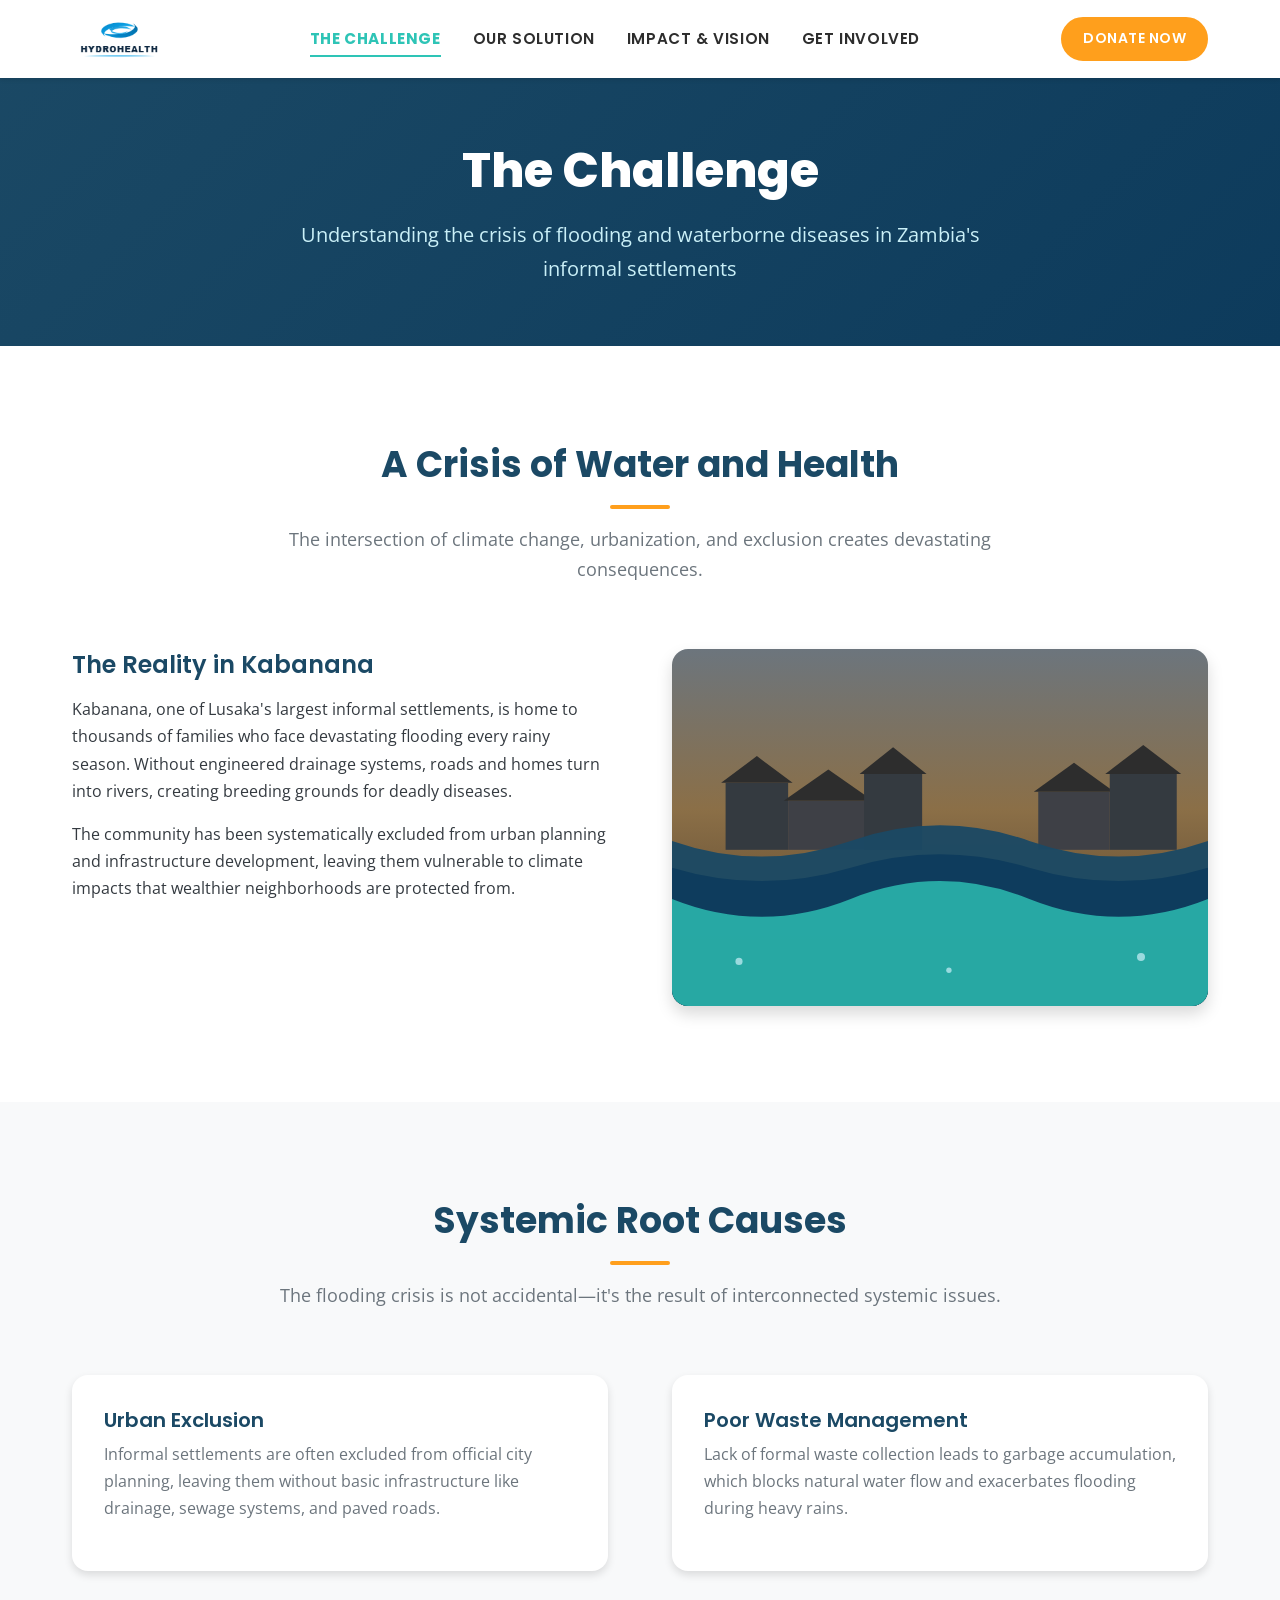
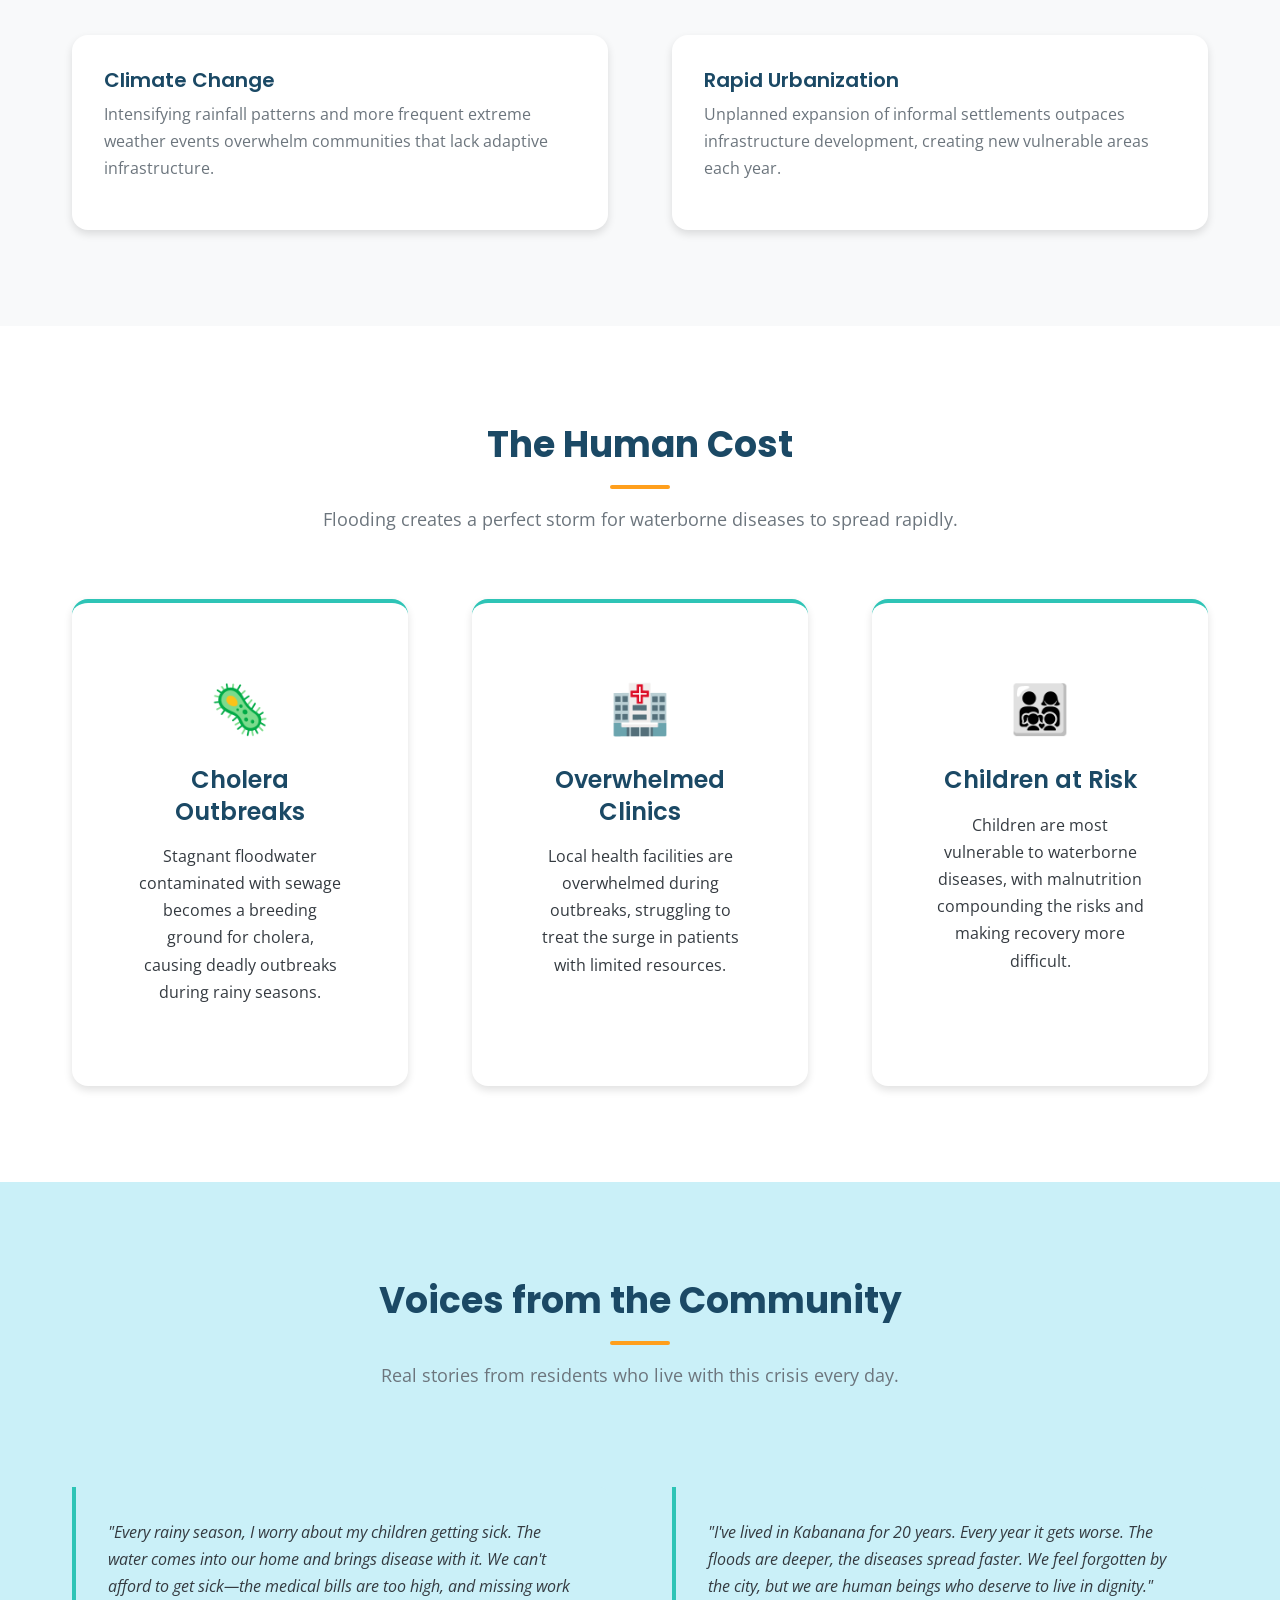
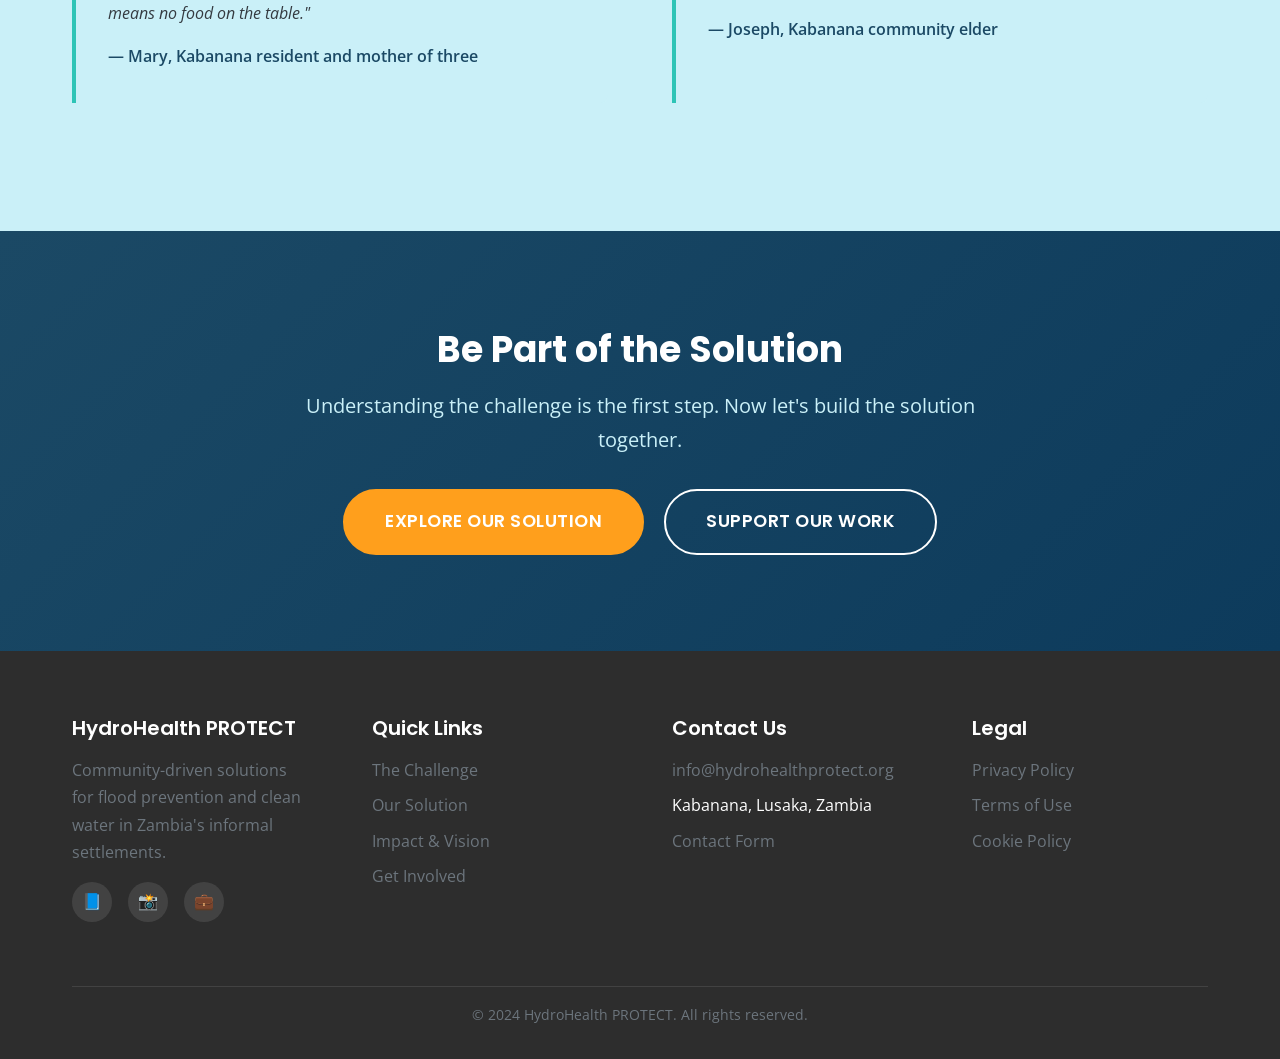
==== challenge.html @ e75c9c77 "Initial commit: HydroHealth PROTECT website" ====
<!DOCTYPE html>
<html lang="en">
<head>
    <meta charset="UTF-8">
    <meta name="viewport" content="width=device-width, initial-scale=1.0">
    <title>The Challenge | HydroHealth PROTECT</title>
    <meta name="description" content="Learn about the devastating flooding and waterborne disease crisis in Zambia's informal settlements and the systemic challenges communities face.">
    
    <!-- Google Fonts -->
    <link rel="preconnect" href="https://fonts.googleapis.com">
    <link rel="preconnect" href="https://fonts.gstatic.com" crossorigin>
    <link href="https://fonts.googleapis.com/css2?family=Poppins:wght@400;500;600;700;800&family=Open+Sans:wght@400;500;600&display=swap" rel="stylesheet">
    
    <!-- Stylesheets -->
    <link rel="stylesheet" href="css/style.css">
    <link rel="stylesheet" href="css/animations.css">
    <link rel="stylesheet" href="css/responsive.css">
    
    <!-- Favicon -->
    <link rel="icon" type="image/svg+xml" href="images/favicon.svg">
</head>
<body>
    
    <!-- Navigation -->
    <nav class="navbar" id="navbar">
        <div class="navbar-container">
            <a href="index.html" class="navbar-brand">
                <img src="images/our_logo.png" alt="HydroHealth PROTECT Logo">
            </a>
            
            <button class="navbar-toggle" id="navbarToggle" aria-label="Toggle navigation">
                <span></span>
                <span></span>
                <span></span>
            </button>
            
            <ul class="navbar-menu" id="navbarMenu">
                <li><a href="challenge.html" class="active" aria-current="page">The Challenge</a></li>
                <li><a href="solution.html">Our Solution</a></li>
                <li><a href="impact.html">Impact & Vision</a></li>
                <li><a href="get-involved.html">Get Involved</a></li>
                </ul>
            
            <div class="navbar-cta">
                <a href="get-involved.html#donate" class="btn btn-primary btn-sm">Donate Now</a>
            </div>
        </div>
    </nav>
    
    <!-- Page Header -->
    <header class="page-header">
        <div class="container">
            <h1>The Challenge</h1>
            <p>
                Understanding the crisis of flooding and waterborne diseases in Zambia's informal settlements
            </p>
        </div>
    </header>
    
    <!-- Problem Overview -->
    <section class="section">
        <div class="container">
            <div class="section-header">
                <h2>A Crisis of Water and Health</h2>
                <p>The intersection of climate change, urbanization, and exclusion creates devastating consequences.</p>
            </div>
            
            <div class="grid-2">
                <div class="reveal-left">
                    <h3>The Reality in Kabanana</h3>
                    <p>
                        Kabanana, one of Lusaka's largest informal settlements, is home to thousands of families 
                        who face devastating flooding every rainy season. Without engineered drainage systems, 
                        roads and homes turn into rivers, creating breeding grounds for deadly diseases.
                    </p>
                    <p>
                        The community has been systematically excluded from urban planning and infrastructure 
                        development, leaving them vulnerable to climate impacts that wealthier neighborhoods 
                        are protected from.
                    </p>
                </div>
                <div class="reveal-right problem-image">
                    <img src="images/kabanana-flood.svg" alt="Flooding in Kabanana">
                </div>
            </div>
        </div>
    </section>
    
    <!-- Root Causes -->
    <section class="section" style="background-color: var(--off-white);">
        <div class="container">
            <div class="section-header">
                <h2>Systemic Root Causes</h2>
                <p>The flooding crisis is not accidental—it's the result of interconnected systemic issues.</p>
            </div>
            
            <div class="grid-2">
                <div class="card reveal">
                    <div class="card-body">
                        <h3 class="card-title">Urban Exclusion</h3>
                        <p class="card-text">
                            Informal settlements are often excluded from official city planning, leaving them 
                            without basic infrastructure like drainage, sewage systems, and paved roads.
                        </p>
                    </div>
                </div>
                
                <div class="card reveal delay-2">
                    <div class="card-body">
                        <h3 class="card-title">Poor Waste Management</h3>
                        <p class="card-text">
                            Lack of formal waste collection leads to garbage accumulation, which blocks 
                            natural water flow and exacerbates flooding during heavy rains.
                        </p>
                    </div>
                </div>
                
                <div class="card reveal delay-4">
                    <div class="card-body">
                        <h3 class="card-title">Climate Change</h3>
                        <p class="card-text">
                            Intensifying rainfall patterns and more frequent extreme weather events overwhelm 
                            communities that lack adaptive infrastructure.
                        </p>
                    </div>
                </div>
                
                <div class="card reveal delay-6">
                    <div class="card-body">
                        <h3 class="card-title">Rapid Urbanization</h3>
                        <p class="card-text">
                            Unplanned expansion of informal settlements outpaces infrastructure development, 
                            creating new vulnerable areas each year.
                        </p>
                    </div>
                </div>
            </div>
        </div>
    </section>
    
    <!-- Health Impact -->
    <section class="section">
        <div class="container">
            <div class="section-header">
                <h2>The Human Cost</h2>
                <p>Flooding creates a perfect storm for waterborne diseases to spread rapidly.</p>
            </div>
            
            <div class="grid-3">
                <div class="impact-card reveal">
                    <div class="icon">🦠</div>
                    <h3>Cholera Outbreaks</h3>
                    <p>
                        Stagnant floodwater contaminated with sewage becomes a breeding ground for cholera, 
                        causing deadly outbreaks during rainy seasons.
                    </p>
                </div>
                
                <div class="impact-card reveal delay-2">
                    <div class="icon">🏥</div>
                    <h3>Overwhelmed Clinics</h3>
                    <p>
                        Local health facilities are overwhelmed during outbreaks, struggling to treat 
                        the surge in patients with limited resources.
                    </p>
                </div>
                
                <div class="impact-card reveal delay-4">
                    <div class="icon">👨‍👩‍👧‍👦</div>
                    <h3>Children at Risk</h3>
                    <p>
                        Children are most vulnerable to waterborne diseases, with malnutrition compounding 
                        the risks and making recovery more difficult.
                    </p>
                </div>
            </div>
        </div>
    </section>
    
    <!-- Personal Stories -->
    <section class="section" style="background-color: var(--light-blue);">
        <div class="container">
            <div class="section-header">
                <h2>Voices from the Community</h2>
                <p>Real stories from residents who live with this crisis every day.</p>
            </div>
            
            <div class="grid-2">
                <div class="personal-story reveal">
                    <p>
                        "Every rainy season, I worry about my children getting sick. The water comes into 
                        our home and brings disease with it. We can't afford to get sick—the medical bills 
                        are too high, and missing work means no food on the table."
                    </p>
                    <cite>— Mary, Kabanana resident and mother of three</cite>
                </div>
                
                <div class="personal-story reveal delay-2">
                    <p>
                        "I've lived in Kabanana for 20 years. Every year it gets worse. The floods are 
                        deeper, the diseases spread faster. We feel forgotten by the city, but we are 
                        human beings who deserve to live in dignity."
                    </p>
                    <cite>— Joseph, Kabanana community elder</cite>
                </div>
            </div>
        </div>
    </section>
    
    <!-- Call to Action -->
    <section class="section cta-section">
        <div class="container">
            <h2>Be Part of the Solution</h2>
            <p class="cta-text">
                Understanding the challenge is the first step. Now let's build the solution together.
            </p>
            <div class="cta-buttons">
                <a href="solution.html" class="btn btn-primary btn-lg">Explore Our Solution</a>
                <a href="get-involved.html#donate" class="btn btn-outline-light btn-lg">Support Our Work</a>
            </div>
        </div>
    </section>
    
    <!-- Footer -->
    <footer class="footer">
        <div class="container">
            <div class="footer-grid">
                <div>
                    <h4>HydroHealth PROTECT</h4>
                    <p>
                        Community-driven solutions for flood prevention and clean water in 
                        Zambia's informal settlements.
                    </p>
                    <div class="footer-social">
                        <a href="#" aria-label="Facebook">📘</a>
                        <a href="#" aria-label="Instagram">📸</a>
                        <a href="#" aria-label="LinkedIn">💼</a>
                    </div>
                </div>
                
                <div>
                    <h4>Quick Links</h4>
                    <ul class="footer-links">
                        <li><a href="challenge.html">The Challenge</a></li>
                        <li><a href="solution.html">Our Solution</a></li>
                        <li><a href="impact.html">Impact & Vision</a></li>
                        <li><a href="get-involved.html">Get Involved</a></li>
                    </ul>
                </div>
                
                <div>
                    <h4>Contact Us</h4>
                    <ul class="footer-links">
                        <li><a href="mailto:info@hydrohealthprotect.org">info@hydrohealthprotect.org</a></li>
                        <li>Kabanana, Lusaka, Zambia</li>
                        <li><a href="get-involved.html#contact">Contact Form</a></li>
                    </ul>
                </div>
                
                <div>
                    <h4>Legal</h4>
                    <ul class="footer-links">
                        <li><a href="#">Privacy Policy</a></li>
                        <li><a href="#">Terms of Use</a></li>
                        <li><a href="#">Cookie Policy</a></li>
                    </ul>
                </div>
            </div>
            
            <div class="footer-bottom">
                <p>© 2024 HydroHealth PROTECT. All rights reserved.</p>
            </div>
        </div>
    </footer>
    
    <!-- JavaScript -->
    <script src="js/main.js"></script>
    <script src="js/navigation.js"></script>
    <script src="js/animations.js"></script>
</body>
</html>
---- css/style.css ----
/* ============================================
   HYDROHEALTH PROTECT - MAIN STYLESHEET
   ============================================ */

/* CSS Variables */
:root {
    /* Primary Colors */
    --deep-blue: #1B4965;
    --teal: #2EC4B6;
    --earth-brown: #8B6F47;
    
    /* Secondary Colors */
    --light-blue: #CAF0F8;
    --warm-sand: #F4E9D8;
    --dark-charcoal: #2D2D2D;
    
    /* Accent Colors */
    --sunset-orange: #FF9F1C;
    --forest-green: #4CB944;
    
    /* Neutral Colors */
    --white: #FFFFFF;
    --off-white: #F8F9FA;
    --light-gray: #E9ECEF;
    --medium-gray: #6C757D;
    --dark-gray: #343A40;
    
    /* Typography */
    --heading-font: 'Poppins', 'Montserrat', sans-serif;
    --body-font: 'Open Sans', 'Inter', sans-serif;
    
    /* Spacing */
    --spacing-xs: 0.5rem;
    --spacing-sm: 1rem;
    --spacing-md: 2rem;
    --spacing-lg: 4rem;
    --spacing-xl: 6rem;
    
    /* Border Radius */
    --radius-sm: 4px;
    --radius-md: 8px;
    --radius-lg: 16px;
    --radius-full: 50%;
    
    /* Transitions */
    --transition-fast: 0.3s ease;
    --transition-medium: 0.5s ease;
    --transition-slow: 0.8s ease;
    
    /* Box Shadow */
    --shadow-sm: 0 2px 4px rgba(0,0,0,0.1);
    --shadow-md: 0 4px 8px rgba(0,0,0,0.12);
    --shadow-lg: 0 8px 16px rgba(0,0,0,0.15);
    --shadow-xl: 0 12px 24px rgba(0,0,0,0.2);
}

/* Reset & Base Styles */
* {
    margin: 0;
    padding: 0;
    box-sizing: border-box;
}

html {
    scroll-behavior: smooth;
    font-size: 16px;
}

body {
    font-family: var(--body-font);
    font-size: 1rem;
    line-height: 1.7;
    color: var(--dark-charcoal);
    background-color: var(--white);
    overflow-x: hidden;
    -webkit-font-smoothing: antialiased;
    -moz-osx-font-smoothing: grayscale;
}

/* Typography */
h1, h2, h3, h4, h5, h6 {
    font-family: var(--heading-font);
    font-weight: 700;
    line-height: 1.3;
    color: var(--deep-blue);
    margin-bottom: var(--spacing-sm);
}

h1 {
    font-size: 3rem;
    font-weight: 800;
}

h2 {
    font-size: 2.25rem;
    font-weight: 700;
}

h3 {
    font-size: 1.5rem;
    font-weight: 600;
}

h4 {
    font-size: 1.25rem;
    font-weight: 600;
}

p {
    margin-bottom: var(--spacing-sm);
    color: var(--dark-gray);
}

a {
    color: var(--teal);
    text-decoration: none;
    transition: color var(--transition-fast);
}

a:hover {
    color: var(--deep-blue);
}

img {
    max-width: 100%;
    height: auto;
    display: block;
}

/* Container */
.container {
    max-width: 1200px;
    margin: 0 auto;
    padding: 0 var(--spacing-md);
}

.container-fluid {
    width: 100%;
    padding: 0 var(--spacing-md);
}

/* Section Spacing */
.section {
    padding: var(--spacing-xl) 0;
}

.section-sm {
    padding: var(--spacing-lg) 0;
}

.section-lg {
    padding: calc(var(--spacing-xl) * 1.5) 0;
}

/* Section Headers */
.section-header {
    text-align: center;
    max-width: 800px;
    margin: 0 auto var(--spacing-lg);
}

.section-header h2 {
    margin-bottom: var(--spacing-sm);
    position: relative;
    display: inline-block;
}

.section-header h2::after {
    content: '';
    display: block;
    width: 60px;
    height: 4px;
    background: var(--sunset-orange);
    margin: var(--spacing-sm) auto 0;
    border-radius: var(--radius-sm);
}

.section-header p {
    font-size: 1.1rem;
    color: var(--medium-gray);
}

/* Section Header on Dark Backgrounds */
.section-header--light h2 {
    color: var(--white);
}

.section-header--light p {
    color: var(--light-blue);
}

/* Page Header (Interior Pages) */
.page-header {
    background: linear-gradient(135deg, var(--deep-blue) 0%, #0D3B5C 100%);
    color: var(--white);
    padding: 140px 0 60px;
    text-align: center;
}

.page-header h1 {
    color: var(--white);
    margin-bottom: var(--spacing-sm);
}

.page-header p {
    color: var(--light-blue);
    font-size: 1.25rem;
    max-width: 700px;
    margin: 0 auto;
}

/* Call to Action Section */
.cta-section {
    background: linear-gradient(135deg, var(--deep-blue) 0%, #0D3B5C 100%);
}

.cta-section .container {
    text-align: center;
}

.cta-section h2 {
    color: var(--white);
}

.cta-section .cta-text {
    color: var(--light-blue);
    font-size: 1.25rem;
    margin-bottom: var(--spacing-md);
    max-width: 700px;
    margin-left: auto;
    margin-right: auto;
}

.cta-buttons {
    display: flex;
    gap: 20px;
    justify-content: center;
    flex-wrap: wrap;
}

/* Styled Form Wrapper */
.form-card {
    background: var(--white);
    padding: var(--spacing-md);
    border-radius: var(--radius-lg);
    box-shadow: var(--shadow-md);
}

/* Buttons */
.btn {
    display: inline-block;
    padding: 12px 32px;
    font-family: var(--heading-font);
    font-weight: 600;
    font-size: 1rem;
    text-align: center;
    text-decoration: none;
    border: 2px solid transparent;
    border-radius: 50px;
    cursor: pointer;
    transition: all var(--transition-fast);
    text-transform: uppercase;
    letter-spacing: 0.5px;
}

.btn-primary {
    background-color: var(--sunset-orange);
    color: var(--white);
    border-color: var(--sunset-orange);
}

.btn-primary:hover {
    background-color: #E88E0F;
    border-color: #E88E0F;
    color: var(--white);
    transform: translateY(-2px);
    box-shadow: var(--shadow-md);
}

.btn-secondary {
    background-color: transparent;
    color: var(--deep-blue);
    border-color: var(--deep-blue);
}

.btn-secondary:hover {
    background-color: var(--deep-blue);
    color: var(--white);
    transform: translateY(-2px);
    box-shadow: var(--shadow-md);
}

.btn-outline-light {
    background-color: transparent;
    color: var(--white);
    border-color: var(--white);
}

.btn-outline-light:hover {
    background-color: var(--white);
    color: var(--deep-blue);
    transform: translateY(-2px);
}

.btn-lg {
    padding: 16px 40px;
    font-size: 1.1rem;
}

.btn-sm {
    padding: 8px 20px;
    font-size: 0.875rem;
}

/* Navigation */
.navbar {
    position: fixed;
    top: 0;
    left: 0;
    right: 0;
    z-index: 1000;
    background-color: var(--white);
    box-shadow: var(--shadow-sm);
    transition: all var(--transition-medium);
    padding: 1rem 0;
}

.navbar.scrolled {
    padding: 0.5rem 0;
    box-shadow: var(--shadow-md);
}

.navbar-container {
    display: flex;
    align-items: center;
    gap: var(--spacing-md);
    max-width: 1200px;
    margin: 0 auto;
    padding: 0 var(--spacing-md);
}

.navbar-brand {
    display: flex;
    align-items: center;
    gap: 0.75rem;
    flex-shrink: 0;
}

.navbar-brand img {
    height: 46px;
    width: auto;
    border-radius: var(--radius-sm);
    object-fit: contain;
    flex-shrink: 0;
}

.navbar-menu {
    flex: 1;
    display: flex;
    align-items: center;
    justify-content: center;
    gap: var(--spacing-md);
    list-style: none;
}

.navbar-menu li {
    position: relative;
}

.navbar-menu > li > a:not(.btn) {
    font-family: var(--heading-font);
    font-weight: 600;
    font-size: 0.95rem;
    color: var(--dark-charcoal);
    padding: 0.5rem 0;
    position: relative;
    text-transform: uppercase;
    letter-spacing: 0.6px;
    text-decoration: none;
    transition: color var(--transition-fast);
}

.navbar-menu > li > a:not(.btn)::after {
    content: '';
    position: absolute;
    bottom: 0;
    left: 0;
    width: 0;
    height: 2px;
    background-color: var(--teal);
    transition: width var(--transition-fast);
}

.navbar-menu > li > a:not(.btn):hover {
    color: var(--deep-blue);
}

.navbar-menu > li > a:not(.btn):hover::after,
.navbar-menu > li > a:not(.btn).active::after {
    width: 100%;
}

.navbar-menu > li > a:not(.btn).active {
    color: var(--teal);
    font-weight: 700;
}

/* Donate CTA button - flows naturally at the far right (no absolute positioning, so it can't overlap the links) */
.navbar-cta {
    flex-shrink: 0;
    margin: 0;
}

.navbar-toggle {
    display: none;
    flex-direction: column;
    justify-content: center;
    cursor: pointer;
    padding: 0.5rem;
    background: none;
    border: none;
}

.navbar-toggle span {
    width: 26px;
    height: 3px;
    background-color: var(--deep-blue);
    margin: 3px 0;
    transition: all var(--transition-fast);
    border-radius: 6px;
}

/* Dropdown Menu */
.dropdown-menu {
    position: absolute;
    top: 100%;
    left: 0;
    background-color: var(--white);
    box-shadow: var(--shadow-lg);
    border-radius: var(--radius-md);
    min-width: 200px;
    opacity: 0;
    visibility: hidden;
    transform: translateY(10px);
    transition: all var(--transition-fast);
    list-style: none;
    padding: var(--spacing-sm) 0;
}

.navbar-menu li:hover .dropdown-menu {
    opacity: 1;
    visibility: visible;
    transform: translateY(0);
}

.dropdown-menu li {
    padding: 0;
}

.dropdown-menu a {
    display: block;
    padding: 0.5rem var(--spacing-md);
    color: var(--dark-charcoal);
    font-size: 0.875rem;
    text-transform: none;
}

.dropdown-menu a:hover {
    background-color: var(--light-blue);
    color: var(--deep-blue);
}

/* Hero Section */
.hero {
    position: relative;
    min-height: 100vh;
    display: flex;
    align-items: center;
    justify-content: center;
    text-align: center;
    background: linear-gradient(135deg, var(--deep-blue) 0%, #0D3B5C 100%);
    overflow: hidden;
    padding-top: 80px;
}

.hero-bg {
    position: absolute;
    top: 0;
    left: 0;
    right: 0;
    bottom: 0;
    background-size: cover;
    background-position: center;
    opacity: 0.3;
}

.hero-overlay {
    position: absolute;
    top: 0;
    left: 0;
    right: 0;
    bottom: 0;
    background: linear-gradient(to bottom, rgba(27,73,101,0.7), rgba(27,73,101,0.9));
}

.hero-content {
    position: relative;
    z-index: 1;
    max-width: 800px;
    padding: var(--spacing-lg) var(--spacing-md);
    color: var(--white);
}

.hero-content h1 {
    color: var(--white);
    font-size: 4rem;
    margin-bottom: var(--spacing-md);
    animation: fadeInUp 1s ease;
}

.hero-content p {
    color: var(--light-blue);
    font-size: 1.25rem;
    margin-bottom: var(--spacing-lg);
    animation: fadeInUp 1s ease 0.2s;
}

.hero-buttons {
    display: flex;
    gap: var(--spacing-md);
    justify-content: center;
    animation: fadeInUp 1s ease 0.4s;
}

/* Scroll Indicator */
.scroll-indicator {
    position: absolute;
    bottom: 30px;
    left: 0;
    right: 0;
    margin: 0 auto;
    width: fit-content;
    color: var(--white);
    text-align: center;
    z-index: 2;
}

.scroll-indicator span {
    display: block;
    font-size: 0.875rem;
    margin-bottom: 5px;
}

/* Stats Bar */
.stats-bar {
    background-color: var(--deep-blue);
    padding: var(--spacing-lg) 0;
    position: relative;
    z-index: 10;
}

.stats-grid {
    display: grid;
    grid-template-columns: repeat(4, 1fr);
    gap: var(--spacing-md);
    text-align: center;
}

.stat-item {
    padding: var(--spacing-sm);
}

.stat-number {
    font-family: var(--heading-font);
    font-size: 2.5rem;
    font-weight: 800;
    color: var(--sunset-orange);
    display: block;
    margin-bottom: var(--spacing-xs);
}

.stat-label {
    color: var(--white);
    font-size: 0.95rem;
    text-transform: uppercase;
    letter-spacing: 1px;
}

/* Cards */
.card {
    background-color: var(--white);
    border-radius: var(--radius-lg);
    box-shadow: var(--shadow-md);
    overflow: hidden;
    transition: all var(--transition-medium);
}

.card:hover {
    transform: translateY(-5px);
    box-shadow: var(--shadow-xl);
}

.card-body {
    padding: var(--spacing-md);
}

.card-title {
    font-size: 1.25rem;
    margin-bottom: var(--spacing-xs);
}

.card-text {
    color: var(--medium-gray);
}

/* Grid Layouts */
.grid-2 {
    display: grid;
    grid-template-columns: repeat(2, 1fr);
    gap: var(--spacing-lg);
}

.grid-3 {
    display: grid;
    grid-template-columns: repeat(3, 1fr);
    gap: var(--spacing-lg);
}

.grid-4 {
    display: grid;
    grid-template-columns: repeat(4, 1fr);
    gap: var(--spacing-md);
}

/* Problem Section */
.problem-section {
    background-color: var(--off-white);
}

.problem-content {
    display: grid;
    grid-template-columns: 1fr 1fr;
    gap: var(--spacing-lg);
    align-items: center;
}

.problem-image {
    border-radius: var(--radius-lg);
    overflow: hidden;
    box-shadow: var(--shadow-lg);
}

.problem-image img {
    width: 100%;
    height: 100%;
    object-fit: cover;
}

.personal-story {
    background-color: var(--light-blue);
    border-left: 4px solid var(--teal);
    padding: var(--spacing-md);
    border-radius: 0 var(--radius-md) var(--radius-md) 0;
    margin: var(--spacing-md) 0;
    font-style: italic;
}

.personal-story cite {
    display: block;
    margin-top: var(--spacing-xs);
    font-weight: 600;
    color: var(--deep-blue);
    font-style: normal;
}

/* Solution Cards */
.solution-card {
    text-align: center;
    padding: var(--spacing-lg) var(--spacing-md);
    background-color: var(--white);
    border-radius: var(--radius-lg);
    box-shadow: var(--shadow-md);
    transition: all var(--transition-medium);
}

.solution-card:hover {
    transform: translateY(-10px);
    box-shadow: var(--shadow-xl);
    background-color: var(--light-blue);
}

.solution-card .icon {
    width: 80px;
    height: 80px;
    margin: 0 auto var(--spacing-md);
    background-color: var(--teal);
    border-radius: var(--radius-full);
    display: flex;
    align-items: center;
    justify-content: center;
    color: var(--white);
    font-size: 2rem;
}

.solution-card h3 {
    margin-bottom: var(--spacing-sm);
}

/* Timeline/Steps */
.steps-timeline {
    position: relative;
    max-width: 800px;
    margin: 0 auto;
}

.steps-timeline::before {
    content: '';
    position: absolute;
    top: 0;
    bottom: 0;
    left: 50%;
    width: 2px;
    background-color: var(--teal);
    transform: translateX(-50%);
}

.step-item {
    position: relative;
    margin-bottom: var(--spacing-lg);
    padding-left: calc(50% + 30px);
}

.step-item:nth-child(even) {
    padding-left: 0;
    padding-right: calc(50% + 30px);
    text-align: right;
}

.step-number {
    position: absolute;
    top: 0;
    left: 50%;
    transform: translateX(-50%);
    width: 40px;
    height: 40px;
    background-color: var(--teal);
    color: var(--white);
    border-radius: var(--radius-full);
    display: flex;
    align-items: center;
    justify-content: center;
    font-weight: 700;
    font-family: var(--heading-font);
}

.step-content {
    background-color: var(--white);
    padding: var(--spacing-md);
    border-radius: var(--radius-md);
    box-shadow: var(--shadow-sm);
}

/* Testimonials */
.testimonial-card {
    background-color: var(--white);
    border-radius: var(--radius-lg);
    padding: var(--spacing-lg);
    box-shadow: var(--shadow-md);
    text-align: center;
}

.testimonial-card img {
    width: 80px;
    height: 80px;
    border-radius: var(--radius-full);
    margin: 0 auto var(--spacing-sm);
    object-fit: cover;
}

.testimonial-card blockquote {
    font-style: italic;
    color: var(--dark-gray);
    margin-bottom: var(--spacing-sm);
}

.testimonial-card .testimonial-author {
    font-weight: 600;
    color: var(--deep-blue);
}

/* Footer */
.footer {
    background-color: var(--dark-charcoal);
    color: var(--white);
    padding: var(--spacing-lg) 0 var(--spacing-sm);
}

.footer-grid {
    display: grid;
    grid-template-columns: repeat(4, 1fr);
    gap: var(--spacing-lg);
    margin-bottom: var(--spacing-lg);
}

.footer h4 {
    color: var(--white);
    margin-bottom: var(--spacing-sm);
}

.footer p {
    color: var(--medium-gray);
}

.footer-links {
    list-style: none;
}

.footer-links li {
    margin-bottom: var(--spacing-xs);
}

.footer-links a {
    color: var(--medium-gray);
    transition: color var(--transition-fast);
}

.footer-links a:hover {
    color: var(--teal);
}

.footer-social {
    display: flex;
    gap: var(--spacing-sm);
}

.footer-social a {
    width: 40px;
    height: 40px;
    background-color: rgba(255,255,255,0.1);
    border-radius: var(--radius-full);
    display: flex;
    align-items: center;
    justify-content: center;
    color: var(--white);
    transition: all var(--transition-fast);
}

.footer-social a:hover {
    background-color: var(--teal);
    transform: translateY(-3px);
}

.footer-bottom {
    border-top: 1px solid rgba(255,255,255,0.1);
    padding-top: var(--spacing-sm);
    text-align: center;
    font-size: 0.875rem;
    color: var(--medium-gray);
}

/* Forms */
.form-group {
    margin-bottom: var(--spacing-md);
}

.form-label {
    display: block;
    margin-bottom: var(--spacing-xs);
    font-weight: 600;
    color: var(--deep-blue);
}

.form-input,
.form-textarea,
.form-select {
    width: 100%;
    padding: 12px 16px;
    border: 1px solid var(--light-gray);
    border-radius: var(--radius-md);
    font-family: var(--body-font);
    font-size: 1rem;
    transition: border-color var(--transition-fast);
}

.form-input:focus,
.form-textarea:focus,
.form-select:focus {
    outline: none;
    border-color: var(--teal);
    box-shadow: 0 0 0 3px rgba(46,196,182,0.1);
}

.form-textarea {
    min-height: 150px;
    resize: vertical;
}

/* Accordion */
.accordion-item {
    border: 1px solid var(--light-gray);
    border-radius: var(--radius-md);
    margin-bottom: var(--spacing-sm);
    overflow: hidden;
}

.accordion-header {
    background-color: var(--white);
    padding: var(--spacing-md);
    cursor: pointer;
    font-weight: 600;
    display: flex;
    justify-content: space-between;
    align-items: center;
    transition: background-color var(--transition-fast);
}

.accordion-header:hover {
    background-color: var(--light-blue);
}

.accordion-header::after {
    content: '+';
    font-size: 1.5rem;
    font-weight: 300;
    color: var(--teal);
}

.accordion-item.active .accordion-header::after {
    content: '−';
}

.accordion-content {
    max-height: 0;
    overflow: hidden;
    transition: max-height var(--transition-medium);
    background-color: var(--off-white);
}

.accordion-item.active .accordion-content {
    max-height: 500px;
}

.accordion-content-inner {
    padding: var(--spacing-md);
}

/* Impact Cards */
.impact-card {
    background-color: var(--white);
    border-radius: var(--radius-lg);
    padding: var(--spacing-lg);
    text-align: center;
    box-shadow: var(--shadow-md);
    transition: all var(--transition-medium);
    border-top: 4px solid var(--teal);
}

.impact-card:hover {
    transform: translateY(-5px);
    box-shadow: var(--shadow-xl);
}

.impact-card .icon {
    font-size: 3rem;
    margin-bottom: var(--spacing-sm);
}

/* SDG Grid */
.sdg-grid {
    display: grid;
    grid-template-columns: repeat(4, 1fr);
    gap: var(--spacing-md);
    margin: var(--spacing-lg) 0;
}

.sdg-item {
    text-align: center;
    padding: var(--spacing-md);
    background-color: var(--white);
    border-radius: var(--radius-md);
    box-shadow: var(--shadow-sm);
    transition: all var(--transition-fast);
}

.sdg-item:hover {
    transform: scale(1.05);
    box-shadow: var(--shadow-md);
}

.sdg-item .sdg-number {
    font-size: 2rem;
    font-weight: 800;
    font-family: var(--heading-font);
}

/* Donation Levels */
.donation-grid {
    display: grid;
    grid-template-columns: repeat(4, 1fr);
    gap: var(--spacing-md);
}

.donation-card {
    text-align: center;
    padding: var(--spacing-lg) var(--spacing-md);
    background-color: var(--white);
    border-radius: var(--radius-lg);
    box-shadow: var(--shadow-md);
    border: 2px solid transparent;
    transition: all var(--transition-fast);
    cursor: pointer;
}

.donation-card:hover,
.donation-card.selected {
    border-color: var(--sunset-orange);
    transform: translateY(-5px);
    box-shadow: var(--shadow-xl);
}

.donation-card .amount {
    font-size: 2rem;
    font-weight: 800;
    font-family: var(--heading-font);
    color: var(--deep-blue);
}

.donation-card .description {
    color: var(--medium-gray);
    font-size: 0.9rem;
}

.donation-card .btn {
    margin-top: var(--spacing-sm);
}

/* Newsletter */
.newsletter-section {
    background: linear-gradient(135deg, var(--deep-blue), #0D3B5C);
    color: var(--white);
    padding: var(--spacing-lg) 0;
    text-align: center;
}

.newsletter-section h2 {
    color: var(--white);
}

.newsletter-form {
    display: flex;
    flex-wrap: wrap;
    gap: var(--spacing-sm);
    max-width: 500px;
    margin: var(--spacing-md) auto 0;
}

.newsletter-intro {
    color: var(--light-blue);
    margin-bottom: var(--spacing-md);
}

.newsletter-privacy {
    font-size: 0.75rem;
    color: var(--medium-gray);
    margin-top: var(--spacing-sm);
}

.newsletter-form .form-message {
    flex-basis: 100%;
}

.newsletter-form input {
    flex: 1;
    padding: 12px 20px;
    border: none;
    border-radius: 50px;
    font-size: 1rem;
}

.newsletter-form input:focus {
    outline: none;
    box-shadow: 0 0 0 3px rgba(46,196,182,0.3);
}

/* Responsive Design
   All responsive breakpoints are consolidated in css/responsive.css
   to keep a single source of truth for mobile/tablet layouts.
   (Historical duplicates removed for consistency.) */
---- css/animations.css ----
/* ============================================
   HYDROHEALTH PROTECT - ANIMATIONS
   ============================================ */

/* Keyframe Animations */
@keyframes fadeIn {
    from {
        opacity: 0;
    }
    to {
        opacity: 1;
    }
}

@keyframes fadeInUp {
    from {
        opacity: 0;
        transform: translateY(30px);
    }
    to {
        opacity: 1;
        transform: translateY(0);
    }
}

@keyframes fadeInDown {
    from {
        opacity: 0;
        transform: translateY(-30px);
    }
    to {
        opacity: 1;
        transform: translateY(0);
    }
}

@keyframes fadeInLeft {
    from {
        opacity: 0;
        transform: translateX(-30px);
    }
    to {
        opacity: 1;
        transform: translateX(0);
    }
}

@keyframes fadeInRight {
    from {
        opacity: 0;
        transform: translateX(30px);
    }
    to {
        opacity: 1;
        transform: translateX(0);
    }
}

@keyframes zoomIn {
    from {
        opacity: 0;
        transform: scale(0.8);
    }
    to {
        opacity: 1;
        transform: scale(1);
    }
}

@keyframes slideInUp {
    from {
        transform: translateY(100%);
    }
    to {
        transform: translateY(0);
    }
}

@keyframes bounce {
    0%, 20%, 50%, 80%, 100% {
        transform: translateY(0);
    }
    40% {
        transform: translateY(-20px);
    }
    60% {
        transform: translateY(-10px);
    }
}

@keyframes pulse {
    0% {
        transform: scale(1);
    }
    50% {
        transform: scale(1.05);
    }
    100% {
        transform: scale(1);
    }
}

@keyframes spin {
    from {
        transform: rotate(0deg);
    }
    to {
        transform: rotate(360deg);
    }
}

@keyframes float {
    0%, 100% {
        transform: translateY(0);
    }
    50% {
        transform: translateY(-15px);
    }
}

@keyframes shimmer {
    0% {
        background-position: -200% center;
    }
    100% {
        background-position: 200% center;
    }
}

@keyframes countUp {
    from {
        content: '0';
    }
    to {
        content: attr(data-count);
    }
}

@keyframes waveFlow {
    0% {
        transform: translateX(0);
    }
    50% {
        transform: translateX(10px);
    }
    100% {
        transform: translateX(0);
    }
}

@keyframes ripple {
    0% {
        box-shadow: 0 0 0 0 rgba(46, 196, 182, 0.4);
    }
    100% {
        box-shadow: 0 0 0 20px rgba(46, 196, 182, 0);
    }
}

/* Animation Classes */
.animate-fade-in {
    animation: fadeIn 1s ease forwards;
}

.animate-fade-in-up {
    animation: fadeInUp 1s ease forwards;
}

.animate-fade-in-down {
    animation: fadeInDown 1s ease forwards;
}

.animate-fade-in-left {
    animation: fadeInLeft 1s ease forwards;
}

.animate-fade-in-right {
    animation: fadeInRight 1s ease forwards;
}

.animate-zoom-in {
    animation: zoomIn 1s ease forwards;
}

.animate-bounce {
    animation: bounce 2s ease infinite;
}

.animate-pulse {
    animation: pulse 2s ease infinite;
}

.animate-float {
    animation: float 3s ease infinite;
}

.animate-ripple {
    animation: ripple 2s ease infinite;
}

/* Animation Delays */
.delay-1 {
    animation-delay: 0.1s;
}

.delay-2 {
    animation-delay: 0.2s;
}

.delay-3 {
    animation-delay: 0.3s;
}

.delay-4 {
    animation-delay: 0.4s;
}

.delay-5 {
    animation-delay: 0.5s;
}

.delay-6 {
    animation-delay: 0.6s;
}

.delay-7 {
    animation-delay: 0.7s;
}

.delay-8 {
    animation-delay: 0.8s;
}

/* Scroll Reveal */
.reveal {
    opacity: 0;
    transform: translateY(30px);
    transition: all 0.8s ease;
}

.reveal.active {
    opacity: 1;
    transform: translateY(0);
}

.reveal-left {
    opacity: 0;
    transform: translateX(-50px);
    transition: all 0.8s ease;
}

.reveal-left.active {
    opacity: 1;
    transform: translateX(0);
}

.reveal-right {
    opacity: 0;
    transform: translateX(50px);
    transition: all 0.8s ease;
}

.reveal-right.active {
    opacity: 1;
    transform: translateX(0);
}

.reveal-zoom {
    opacity: 0;
    transform: scale(0.8);
    transition: all 0.8s ease;
}

.reveal-zoom.active {
    opacity: 1;
    transform: scale(1);
}

/* Hover Animations */
.hover-lift {
    transition: transform 0.3s ease, box-shadow 0.3s ease;
}

.hover-lift:hover {
    transform: translateY(-10px);
    box-shadow: 0 20px 40px rgba(0, 0, 0, 0.15);
}

.hover-scale {
    transition: transform 0.3s ease;
}

.hover-scale:hover {
    transform: scale(1.05);
}

.hover-glow {
    transition: box-shadow 0.3s ease;
}

.hover-glow:hover {
    box-shadow: 0 0 30px rgba(46, 196, 182, 0.5);
}

/* Loading Animation */
.loader {
    display: inline-block;
    width: 50px;
    height: 50px;
    border: 3px solid var(--light-gray);
    border-radius: 50%;
    border-top-color: var(--teal);
    animation: spin 1s ease infinite;
}

/* Water Flow Animation */
.water-flow {
    position: relative;
    overflow: hidden;
}

.water-flow::before {
    content: '';
    position: absolute;
    top: 0;
    left: -100%;
    width: 100%;
    height: 100%;
    background: linear-gradient(90deg, transparent, rgba(46, 196, 182, 0.3), transparent);
    animation: waveFlow 3s ease infinite;
}

/* Shimmer Effect for Headings */
.shimmer-text {
    background: linear-gradient(90deg, #1B4965 0%, #2EC4B6 50%, #1B4965 100%);
    background-size: 200% auto;
    background-clip: text;
    -webkit-background-clip: text;
    -webkit-text-fill-color: transparent;
    animation: shimmer 3s linear infinite;
}

/* Counter Animation */
.counter {
    display: inline-block;
    font-size: 2.5rem;
    font-weight: 800;
    font-family: var(--heading-font);
    color: var(--sunset-orange);
}

/* Page Transition */
.page-transition {
    animation: fadeIn 0.5s ease;
}

/* Reduced Motion */
@media (prefers-reduced-motion: reduce) {
    *,
    *::before,
    *::after {
        animation-duration: 0.01ms !important;
        animation-iteration-count: 1 !important;
        transition-duration: 0.01ms !important;
        scroll-behavior: auto !important;
    }
    
    .reveal,
    .reveal-left,
    .reveal-right,
    .reveal-zoom {
        opacity: 1;
        transform: none;
    }
}
---- css/responsive.css ----
/* ============================================
   HYDROHEALTH PROTECT - RESPONSIVE STYLES
   ============================================ */

/* Tablet Devices (768px - 1024px) */
@media (max-width: 1024px) {
    /* Grid Layouts */
    .grid-4 {
        grid-template-columns: repeat(2, 1fr);
    }
    
    .stats-grid {
        grid-template-columns: repeat(2, 1fr);
    }
    
    .donation-grid {
        grid-template-columns: repeat(2, 1fr);
    }
    
    .sdg-grid {
        grid-template-columns: repeat(2, 1fr);
    }
    
    /* Typography */
    h1 {
        font-size: 2.5rem;
    }
    
    h2 {
        font-size: 2rem;
    }
    
    /* Hero Section */
    .hero-content h1 {
        font-size: 3rem;
    }
    
    /* Container */
    .container {
        padding: 0 var(--spacing-sm);
    }
    
    /* Section Spacing */
    .section {
        padding: var(--spacing-lg) 0;
    }
    
    /* Footer */
    .footer-grid {
        grid-template-columns: repeat(2, 1fr);
        gap: var(--spacing-md);
    }
}

/* Mobile Devices (480px - 768px) */
@media (max-width: 768px) {
    /* Typography */
    h1 {
        font-size: 2rem;
    }
    
    h2 {
        font-size: 1.75rem;
    }
    
    h3 {
        font-size: 1.25rem;
    }
    
    /* Hero Section */
    .hero-content h1 {
        font-size: 2.5rem;
    }
    
    .hero-content p {
        font-size: 1rem;
    }
    
    /* Page Header */
    .page-header {
        padding: 110px 0 40px;
    }
    
    .page-header p {
        font-size: 1.1rem;
    }
    
    /* Navigation */
    .navbar-toggle {
        display: flex;
        margin-left: auto;
    }
    
    .navbar-menu {
        position: fixed;
        top: 70px;
        left: 0;
        right: 0;
        background-color: var(--white);
        flex-direction: column;
        padding: var(--spacing-md);
        box-shadow: var(--shadow-lg);
        transform: translateY(-150%);
        transition: transform var(--transition-medium);
        gap: 0;
        z-index: 999;
    }
    
    .navbar-menu.active {
        transform: translateY(0);
    }
    
    .navbar-menu li {
        width: 100%;
        text-align: center;
    }
    
    .navbar-menu a:not(.btn) {
        display: block;
        padding: var(--spacing-sm);
    }
    
    /* Donate CTA stays in the top bar next to the hamburger on mobile */
    .navbar-cta .btn {
        padding: 8px 18px;
        font-size: 0.8rem;
    }
    
    /* Grid Layouts */
    .grid-2,
    .grid-3 {
        grid-template-columns: 1fr;
    }
    
    .grid-4 {
        grid-template-columns: repeat(2, 1fr);
    }
    
    /* Problem Section */
    .problem-content {
        grid-template-columns: 1fr;
    }
    
    .problem-image {
        order: -1;
    }
    
    /* Timeline/Steps */
    .steps-timeline::before {
        left: 20px;
    }
    
    .step-item,
    .step-item:nth-child(even) {
        padding-left: 60px;
        padding-right: 0;
        text-align: left;
    }
    
    .step-number {
        left: 20px;
    }
    
    /* Stats Bar */
    .stats-grid {
        grid-template-columns: repeat(2, 1fr);
        gap: var(--spacing-sm);
    }
    
    .stat-number {
        font-size: 2rem;
    }
    
    /* Donation Grid */
    .donation-grid {
        grid-template-columns: repeat(2, 1fr);
    }
    
    /* SDG Grid */
    .sdg-grid {
        grid-template-columns: repeat(2, 1fr);
    }
    
    /* Footer */
    .footer-grid {
        grid-template-columns: 1fr;
    }
    
    /* Newsletter */
    .newsletter-form {
        flex-direction: column;
    }
    
    .newsletter-form input {
        width: 100%;
    }
    
    /* Buttons */
    .hero-buttons {
        flex-direction: column;
        gap: var(--spacing-sm);
    }
    
    .btn {
        width: 100%;
        text-align: center;
    }
    
    /* Section Spacing */
    .section {
        padding: var(--spacing-lg) 0;
    }
    
    .section-lg {
        padding: var(--spacing-xl) 0;
    }
    
    /* Cards */
    .card,
    .solution-card,
    .testimonial-card {
        padding: var(--spacing-md);
    }
    
    /* Forms */
    .form-input,
    .form-textarea,
    .form-select {
        font-size: 16px; /* Prevent iOS zoom */
    }
}

/* Small Mobile Devices (max 480px) */
@media (max-width: 480px) {
    /* Typography */
    h1 {
        font-size: 1.75rem;
    }
    
    h2 {
        font-size: 1.5rem;
    }
    
    h3 {
        font-size: 1.125rem;
    }
    
    /* Hero Section */
    .hero-content h1 {
        font-size: 2rem;
    }
    
    .hero-content p {
        font-size: 0.95rem;
    }
    
    /* Grid Layouts */
    .grid-2,
    .grid-3,
    .grid-4,
    .stats-grid,
    .donation-grid,
    .sdg-grid,
    .footer-grid {
        grid-template-columns: 1fr;
    }
    
    /* Hero Buttons */
    .hero-buttons {
        flex-direction: column;
    }
    
    /* Section Spacing */
    .section {
        padding: var(--spacing-md) 0;
    }
    
    .section-lg {
        padding: var(--spacing-lg) 0;
    }
    
    /* Container */
    .container {
        padding: 0 var(--spacing-sm);
    }
    
    /* Stats */
    .stat-number {
        font-size: 1.75rem;
    }
    
    .stat-label {
        font-size: 0.8rem;
    }
    
    /* Buttons */
    .btn {
        padding: 10px 24px;
        font-size: 0.9rem;
    }
    
    .btn-lg {
        padding: 12px 28px;
        font-size: 1rem;
    }
    
    /* Cards */
    .solution-card,
    .impact-card,
    .donation-card {
        padding: var(--spacing-md);
    }
    
    /* Donation Cards */
    .donation-card .amount {
        font-size: 1.5rem;
    }
    
    /* Forms */
    .form-group {
        margin-bottom: var(--spacing-sm);
    }
    
    /* Footer */
    .footer {
        padding: var(--spacing-md) 0 var(--spacing-sm);
    }
    
    .footer-grid {
        gap: var(--spacing-md);
    }
    
    .navbar-brand img {
        height: 40px;
        border-radius: var(--radius-sm);
    }
}

/* Landscape Orientation for Mobile */
@media (max-width: 768px) and (orientation: landscape) {
    .hero {
        min-height: auto;
        padding: 100px 0 60px;
    }
    
    .section {
        padding: var(--spacing-md) 0;
    }
}

/* High DPI Displays */
@media (-webkit-min-device-pixel-ratio: 2), (min-resolution: 192dpi) {
    /* Improve rendering for retina displays */
    .navbar-brand img {
        image-rendering: -webkit-optimize-contrast;
    }
}

/* Print Styles */
@media print {
    .navbar,
    .hero-buttons,
    .newsletter-section,
    .footer-social {
        display: none;
    }
    
    body {
        font-size: 12pt;
        line-height: 1.4;
    }
    
    .section {
        page-break-inside: avoid;
    }
    
    a {
        text-decoration: underline;
        color: var(--dark-charcoal);
    }
    
    .card,
    .solution-card {
        break-inside: avoid;
        box-shadow: none;
        border: 1px solid var(--light-gray);
    }
}
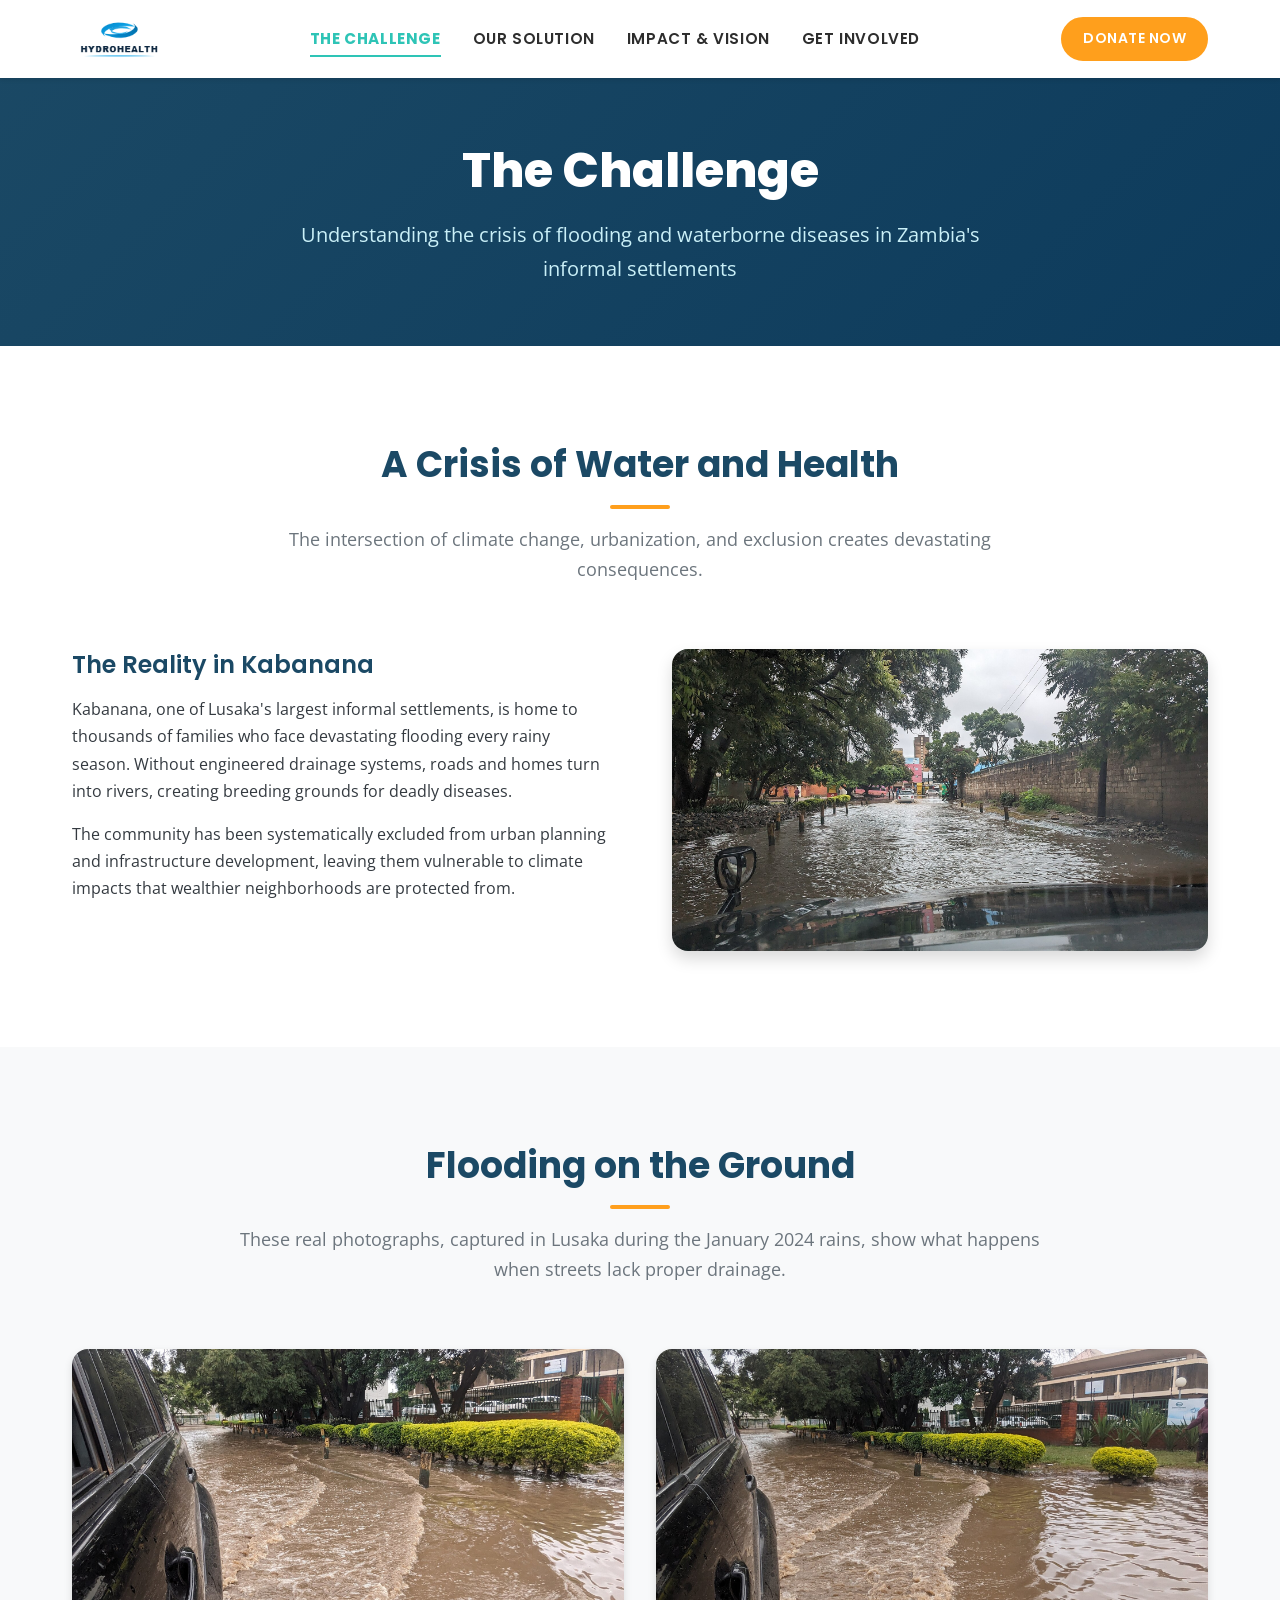
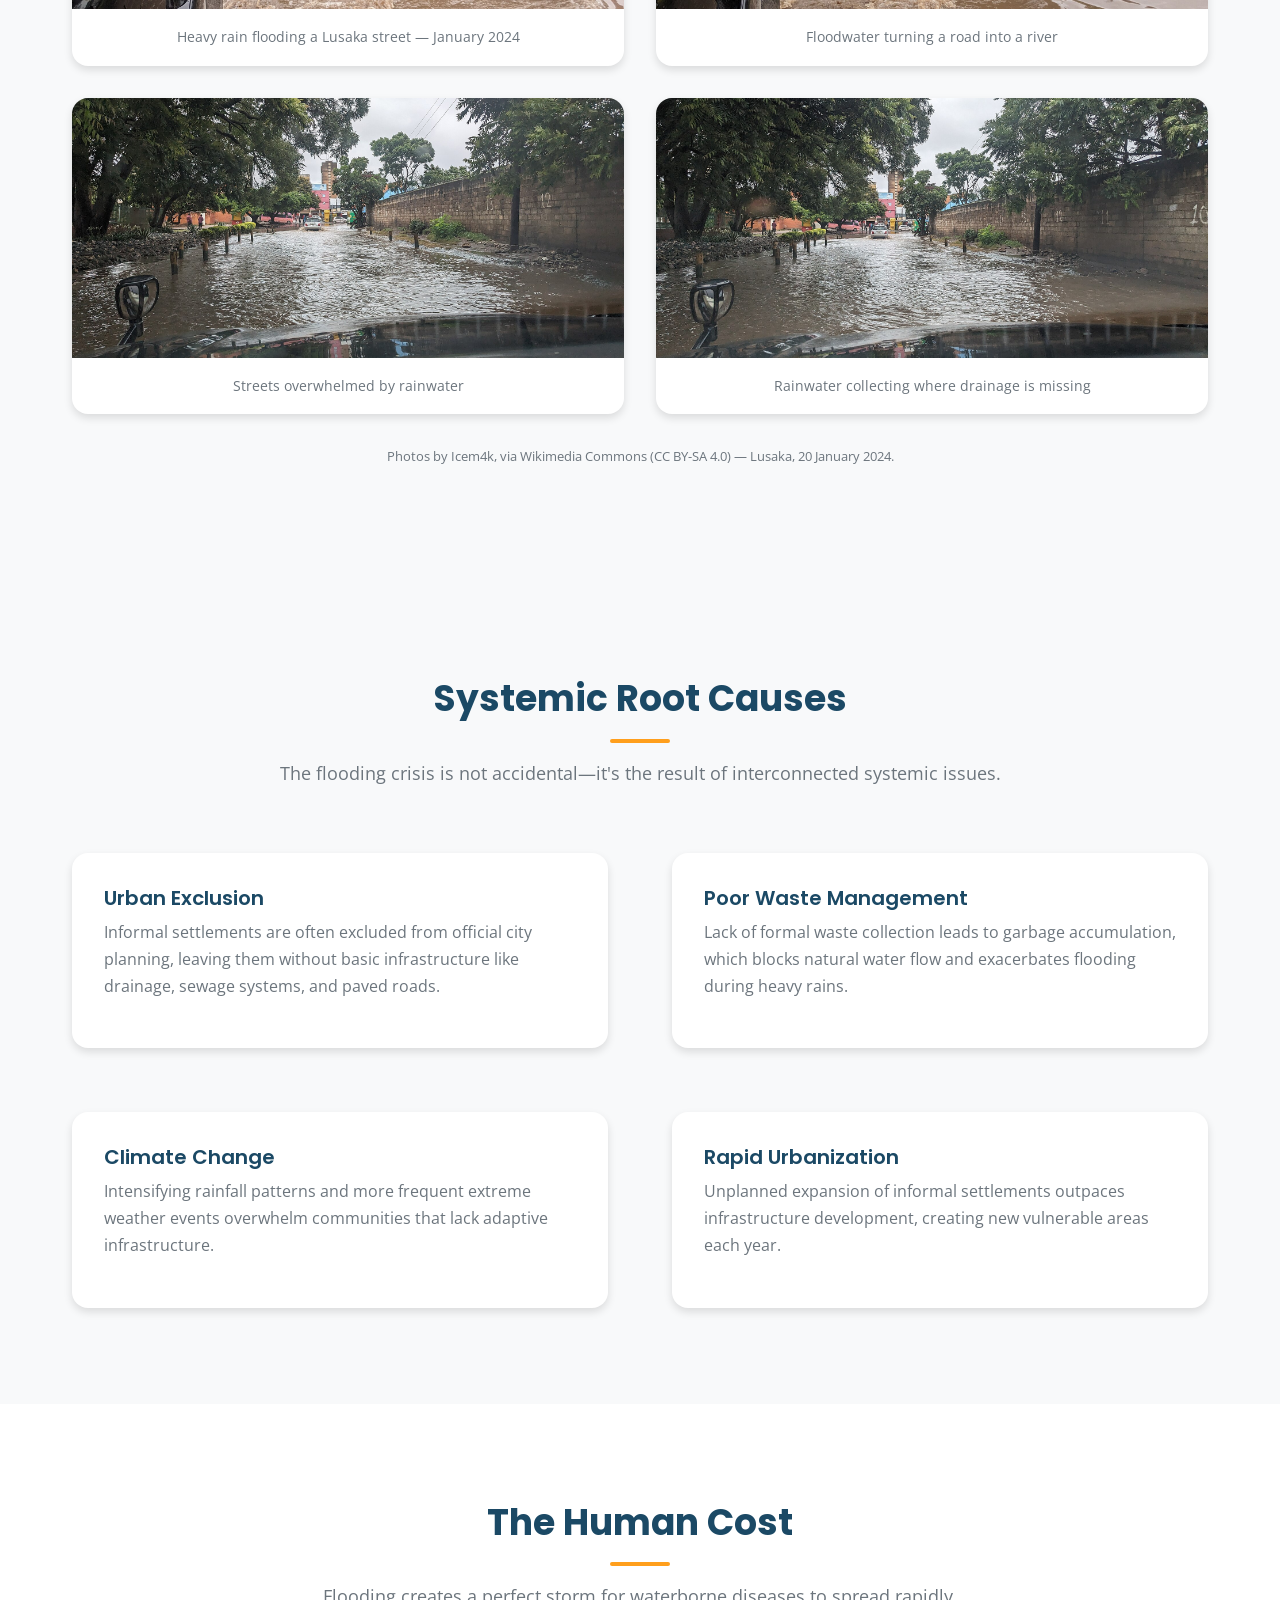
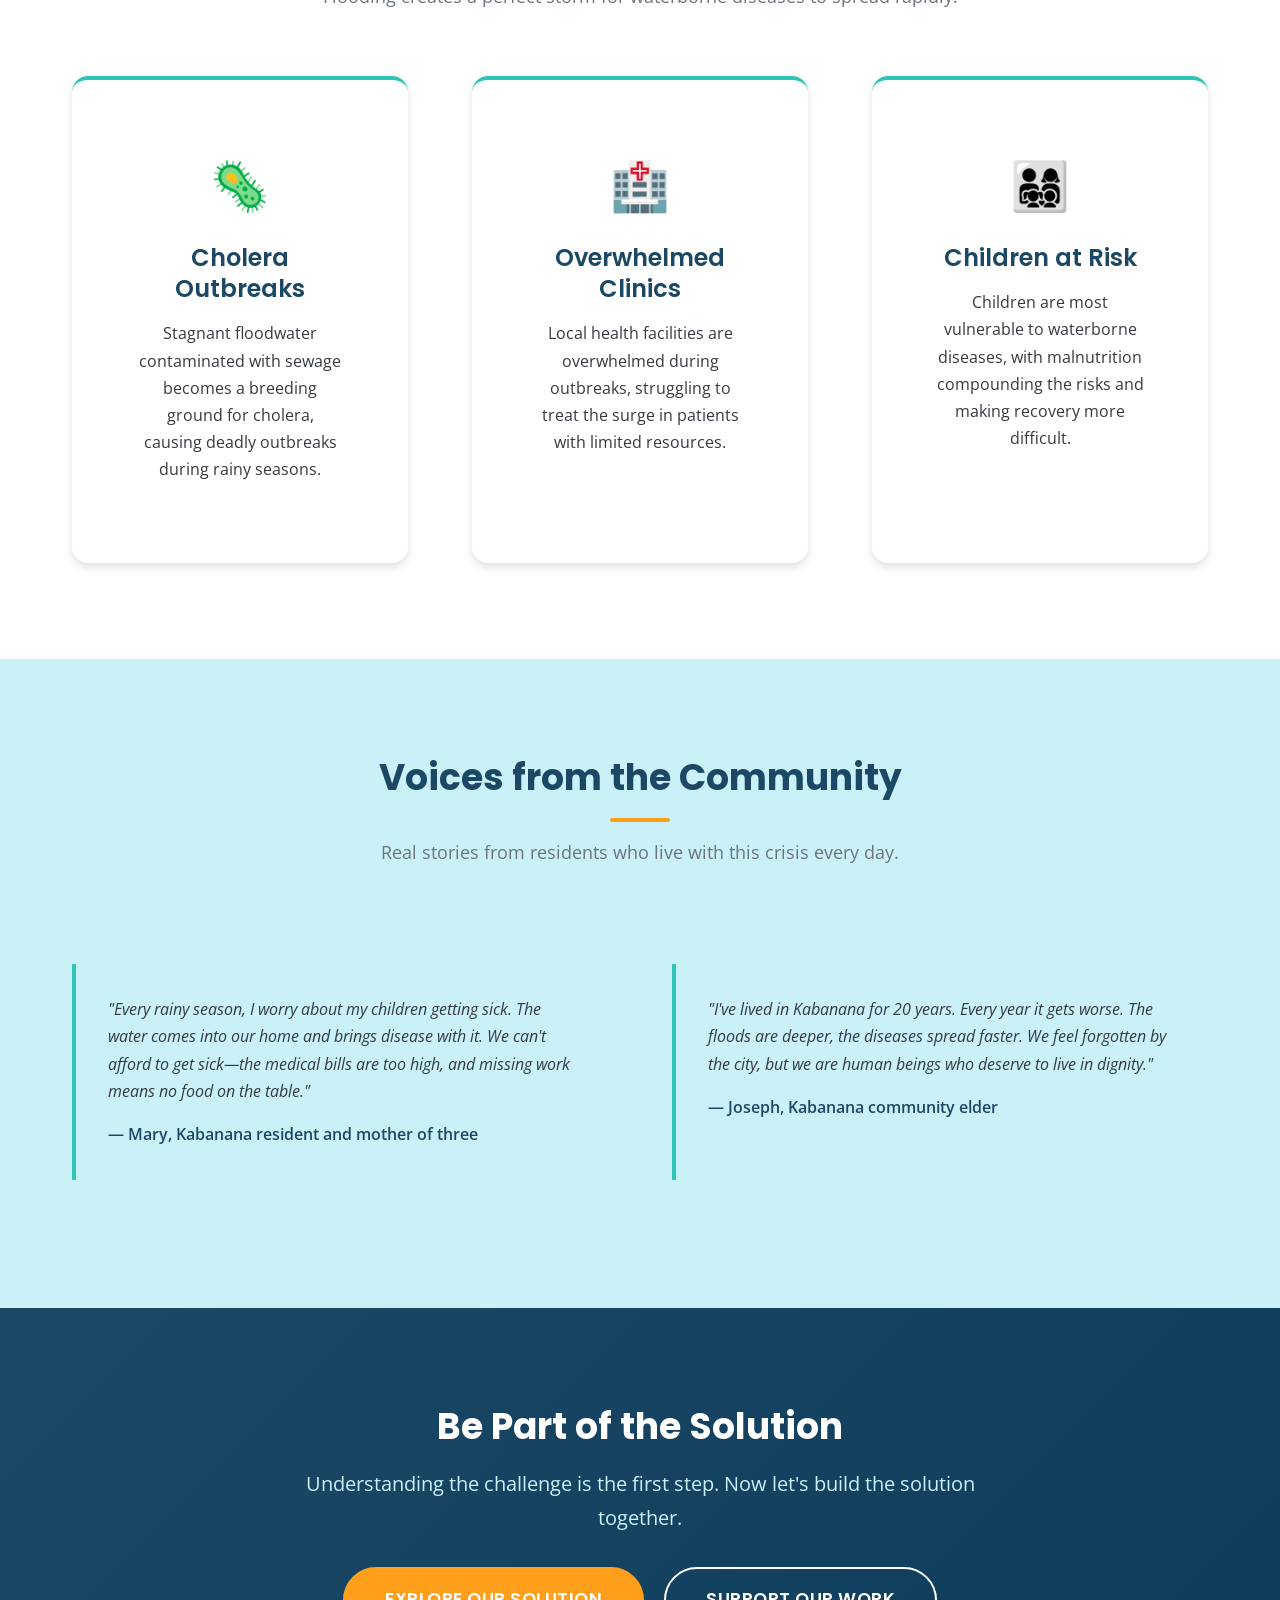
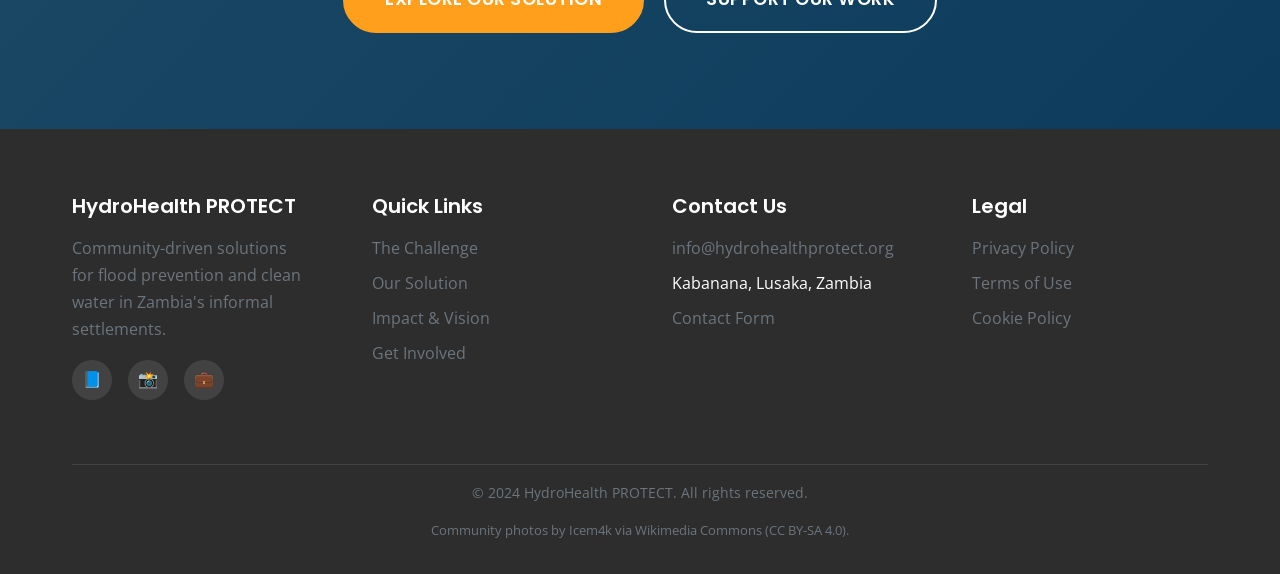
==== commit 4bf8a96e: "Replace illustration placeholders with real Lusaka flood photos and add photo gallery" ====
--- a/challenge.html
+++ b/challenge.html
@@ -80,9 +80,45 @@
                     </p>
                 </div>
                 <div class="reveal-right problem-image">
-                    <img src="images/kabanana-flood.svg" alt="Flooding in Kabanana">
-                </div>
-            </div>
+                    <img src="images/kabanana-flood-2.jpg" alt="Flooding on Lusaka streets during the rains">
+                </div>
+            </div>
+        </div>
+    </section>
+    
+    <!-- Real Photos from Lusaka -->
+    <section class="section" style="background-color: var(--off-white);">
+        <div class="container">
+            <div class="section-header">
+                <h2>Flooding on the Ground</h2>
+                <p>
+                    These real photographs, captured in Lusaka during the January 2024 rains, show what happens 
+                    when streets lack proper drainage.
+                </p>
+            </div>
+            
+            <div class="photo-gallery">
+                <figure class="gallery-item reveal">
+                    <img src="images/kabanana-hero.jpg" alt="Heavy rain flooding in Lusaka, January 2024">
+                    <figcaption>Heavy rain flooding a Lusaka street — January 2024</figcaption>
+                </figure>
+                <figure class="gallery-item reveal delay-2">
+                    <img src="images/kabanana-flood-1.jpg" alt="Floodwater covering a Lusaka street">
+                    <figcaption>Floodwater turning a road into a river</figcaption>
+                </figure>
+                <figure class="gallery-item reveal delay-4">
+                    <img src="images/kabanana-flood-2.jpg" alt="Flooded streets in Lusaka during the rains">
+                    <figcaption>Streets overwhelmed by rainwater</figcaption>
+                </figure>
+                <figure class="gallery-item reveal delay-6">
+                    <img src="images/kabanana-flood-3.jpg" alt="Flooding on a Lusaka street">
+                    <figcaption>Rainwater collecting where drainage is missing</figcaption>
+                </figure>
+            </div>
+            
+            <p class="photo-credit">
+                Photos by Icem4k, via Wikimedia Commons (CC BY-SA 4.0) — Lusaka, 20 January 2024.
+            </p>
         </div>
     </section>
     
@@ -269,6 +305,9 @@
             
             <div class="footer-bottom">
                 <p>© 2024 HydroHealth PROTECT. All rights reserved.</p>
+                <p class="footer-photo-credit">
+                    Community photos by Icem4k via Wikimedia Commons (CC BY-SA 4.0).
+                </p>
             </div>
         </div>
     </footer>
--- a/css/style.css
+++ b/css/style.css
@@ -1069,6 +1069,53 @@
     flex-basis: 100%;
 }
 
+/* Photo Gallery */
+.photo-gallery {
+    display: grid;
+    grid-template-columns: repeat(2, 1fr);
+    gap: var(--spacing-md);
+    margin: var(--spacing-lg) 0 var(--spacing-md);
+}
+
+.gallery-item {
+    margin: 0;
+    border-radius: var(--radius-lg);
+    overflow: hidden;
+    box-shadow: var(--shadow-md);
+    background-color: var(--white);
+    transition: all var(--transition-medium);
+}
+
+.gallery-item:hover {
+    transform: translateY(-5px);
+    box-shadow: var(--shadow-xl);
+}
+
+.gallery-item img {
+    width: 100%;
+    height: 260px;
+    object-fit: cover;
+    display: block;
+}
+
+.gallery-item figcaption {
+    padding: var(--spacing-sm);
+    font-size: 0.9rem;
+    color: var(--medium-gray);
+    text-align: center;
+}
+
+.photo-credit,
+.footer-photo-credit {
+    font-size: 0.8rem;
+    color: var(--medium-gray);
+    text-align: center;
+}
+
+.footer-photo-credit {
+    margin-top: var(--spacing-xs);
+}
+
 .newsletter-form input {
     flex: 1;
     padding: 12px 20px;
--- a/css/responsive.css
+++ b/css/responsive.css
@@ -136,6 +136,11 @@
         grid-template-columns: repeat(2, 1fr);
     }
     
+    /* Photo Gallery */
+    .photo-gallery {
+        grid-template-columns: 1fr;
+    }
+    
     /* Problem Section */
     .problem-content {
         grid-template-columns: 1fr;
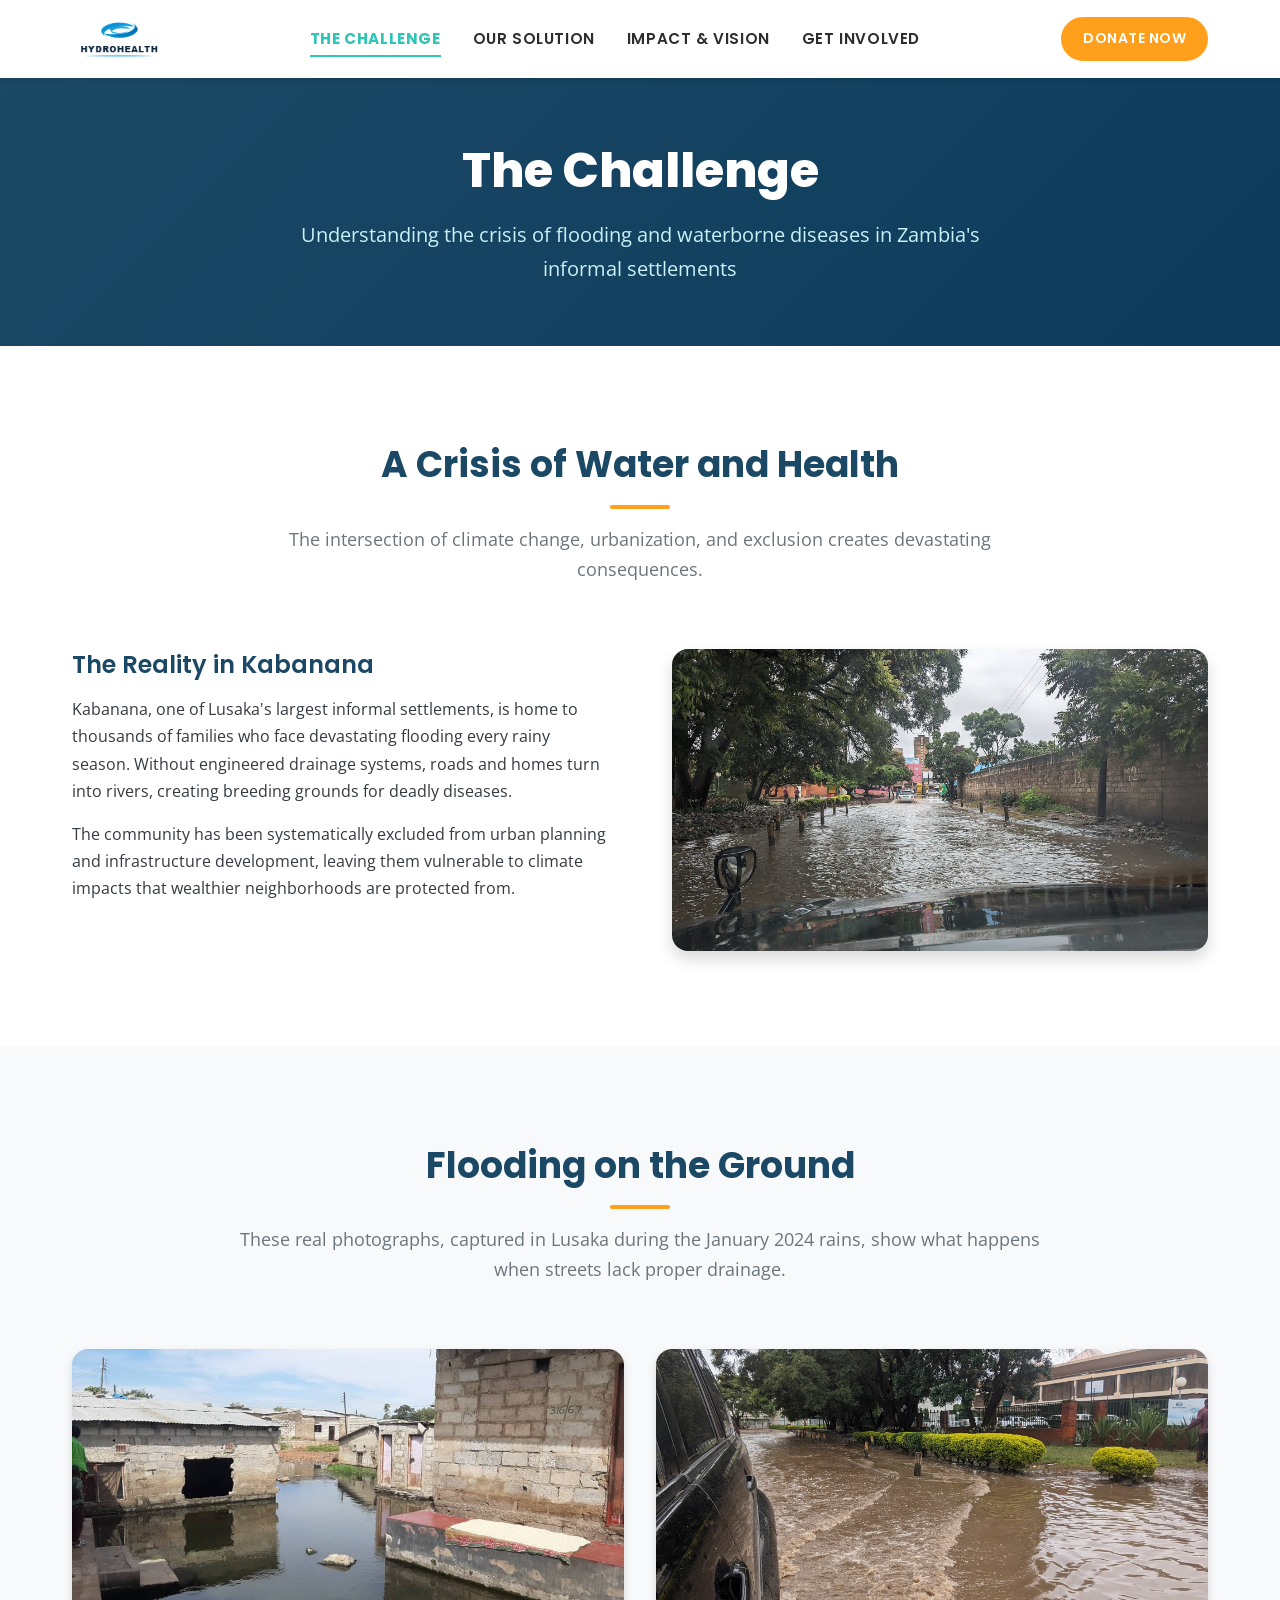
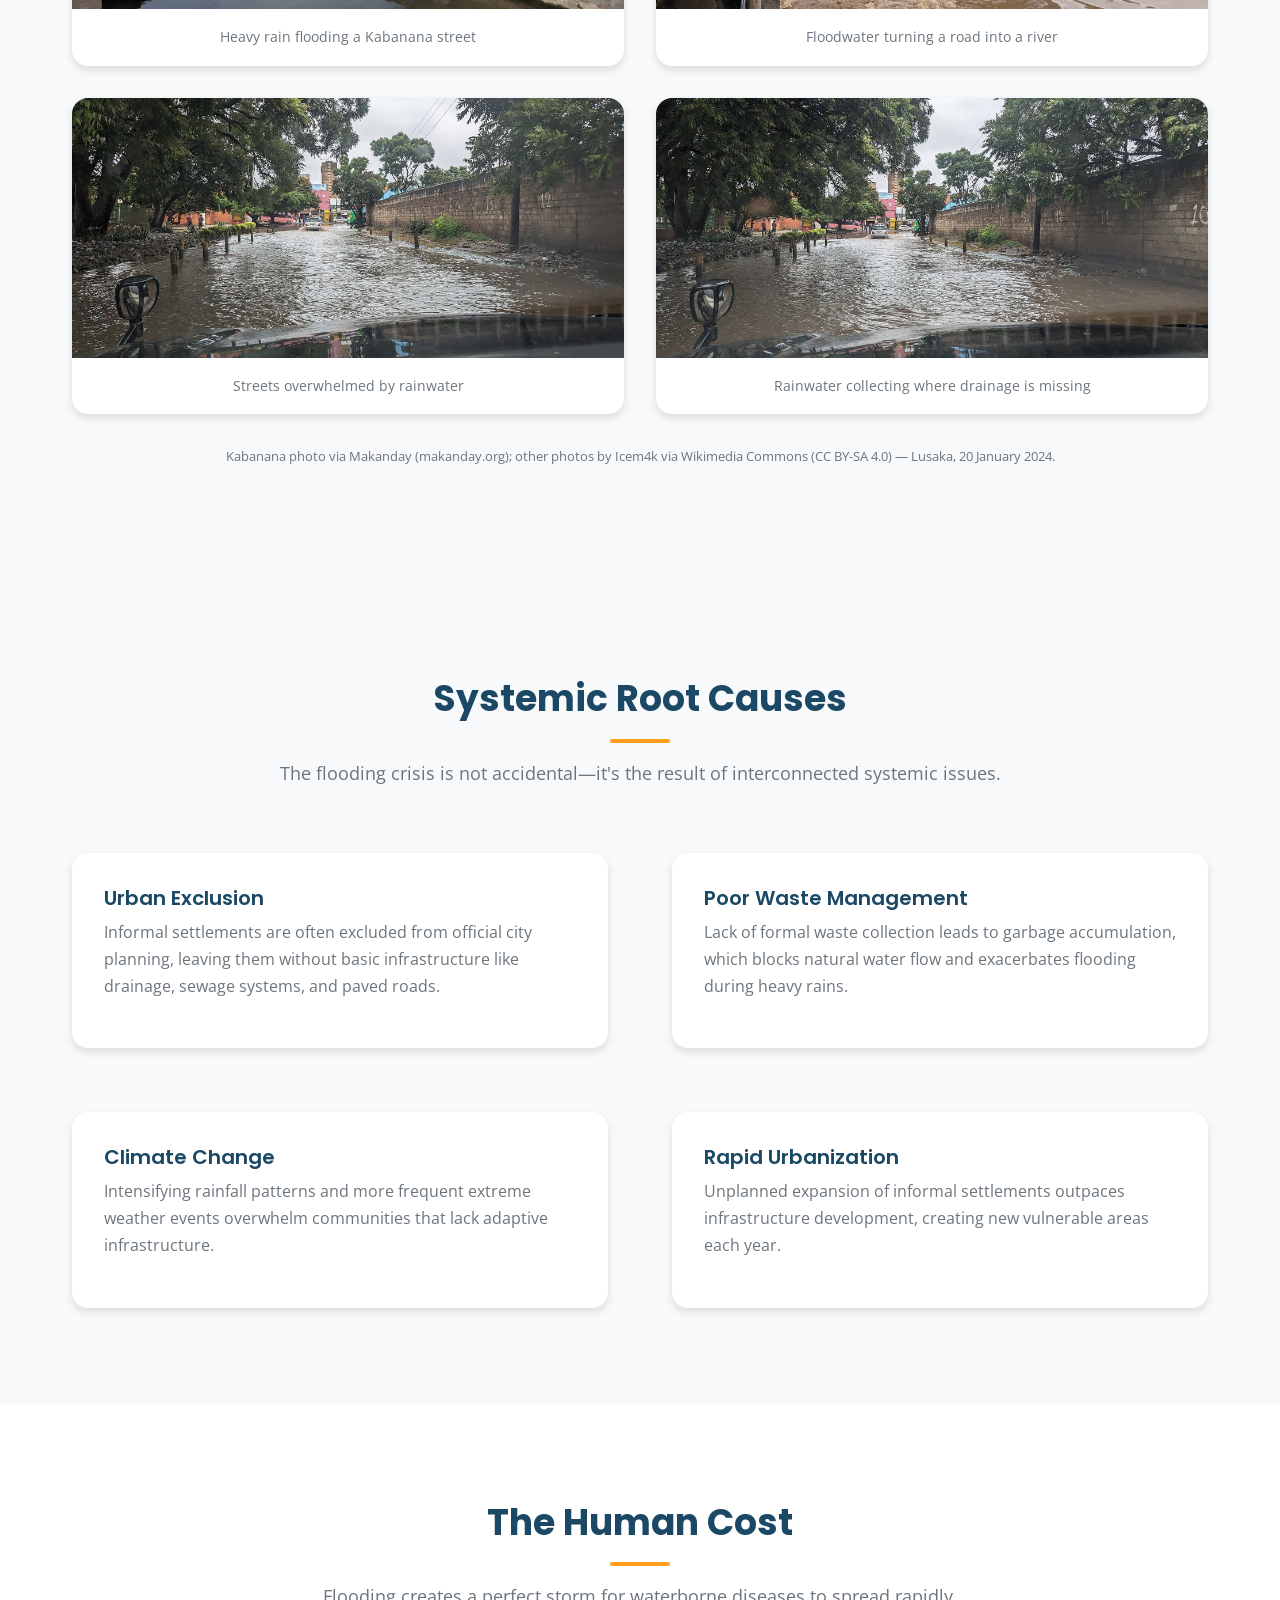
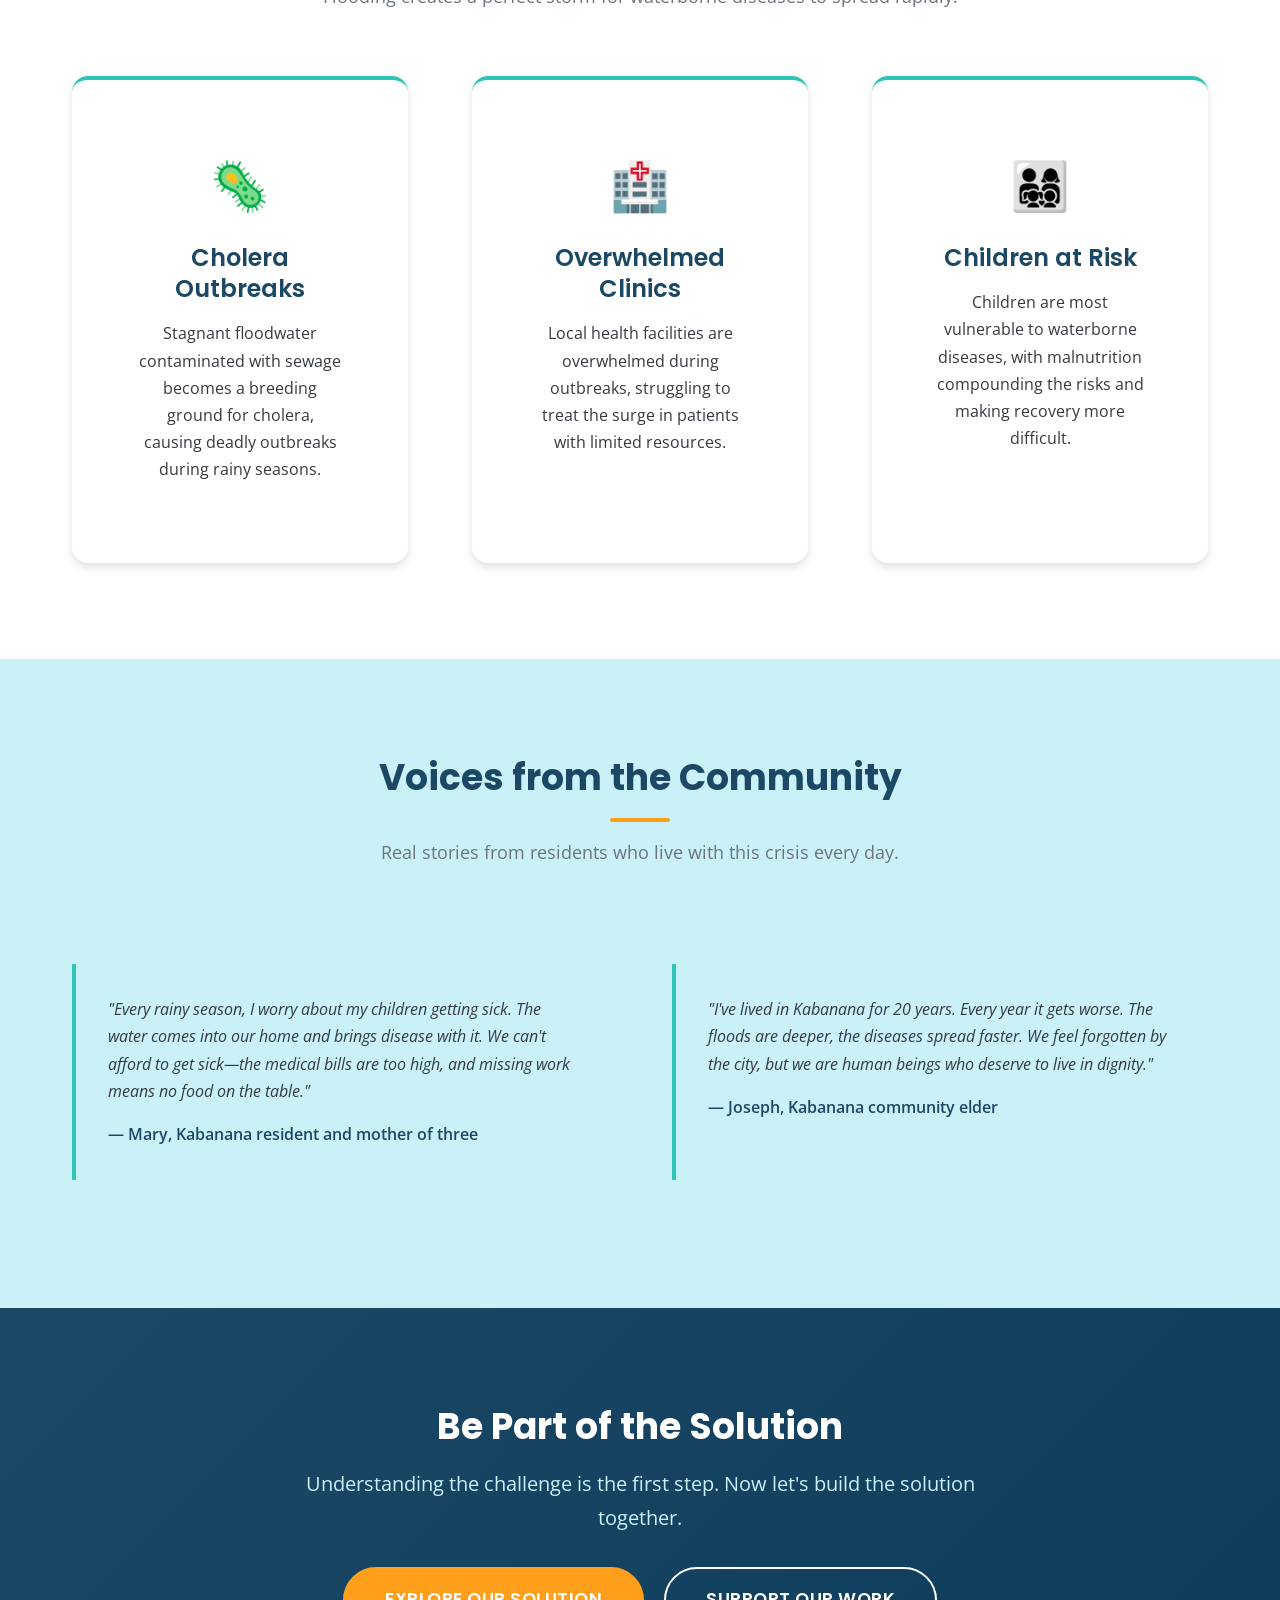
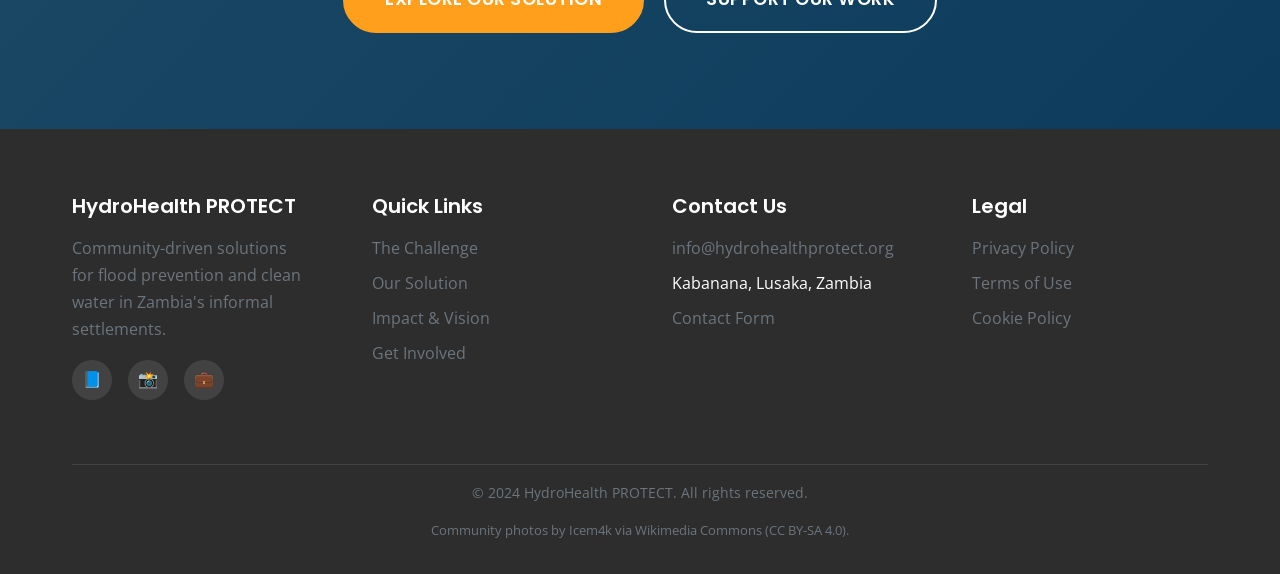
==== commit 89f03602: "Use real Kabanana flood photo in challenge gallery with updated caption" ====
--- a/challenge.html
+++ b/challenge.html
@@ -99,8 +99,8 @@
             
             <div class="photo-gallery">
                 <figure class="gallery-item reveal">
-                    <img src="images/kabanana-hero.jpg" alt="Heavy rain flooding in Lusaka, January 2024">
-                    <figcaption>Heavy rain flooding a Lusaka street — January 2024</figcaption>
+                    <img src="images/kabanana-flood-hero.jpg" alt="Heavy rain flooding a Kabanana street">
+                    <figcaption>Heavy rain flooding a Kabanana street</figcaption>
                 </figure>
                 <figure class="gallery-item reveal delay-2">
                     <img src="images/kabanana-flood-1.jpg" alt="Floodwater covering a Lusaka street">
@@ -117,7 +117,7 @@
             </div>
             
             <p class="photo-credit">
-                Photos by Icem4k, via Wikimedia Commons (CC BY-SA 4.0) — Lusaka, 20 January 2024.
+                Kabanana photo via Makanday (makanday.org); other photos by Icem4k via Wikimedia Commons (CC BY-SA 4.0) — Lusaka, 20 January 2024.
             </p>
         </div>
     </section>
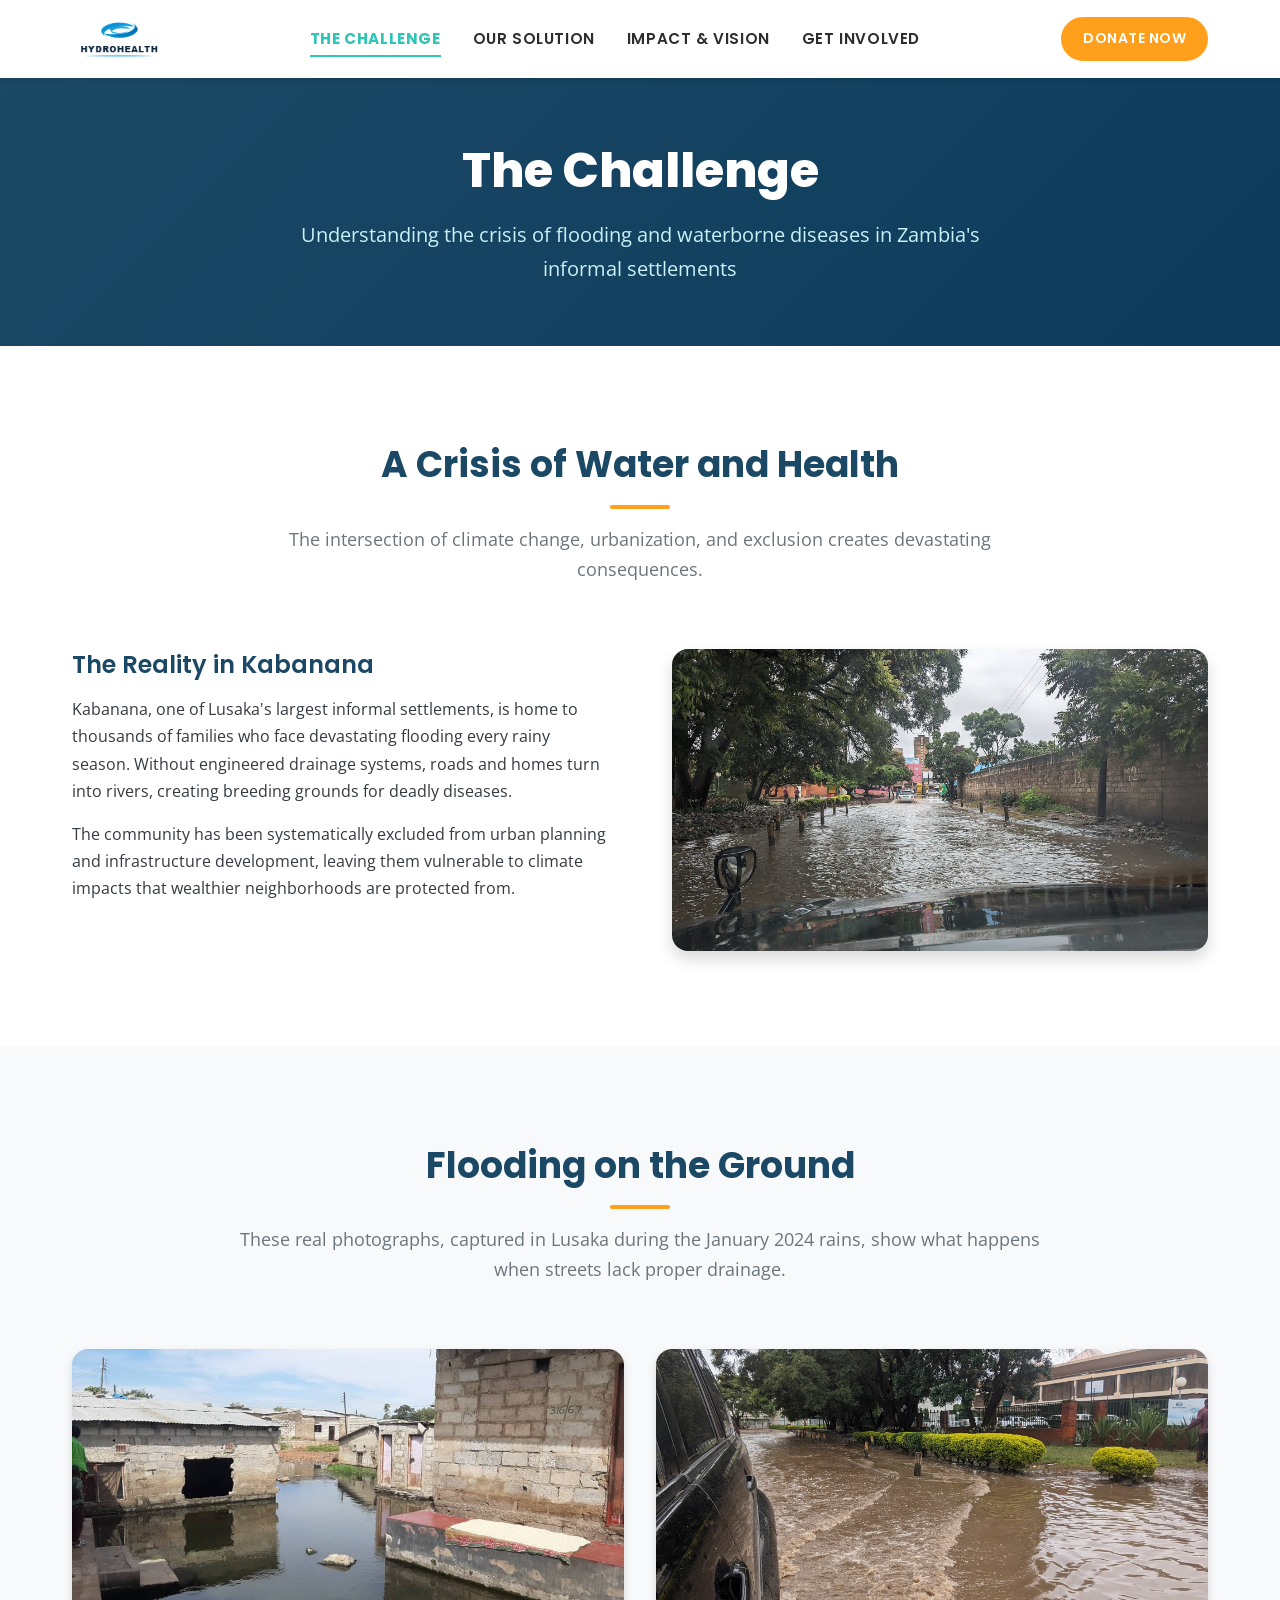
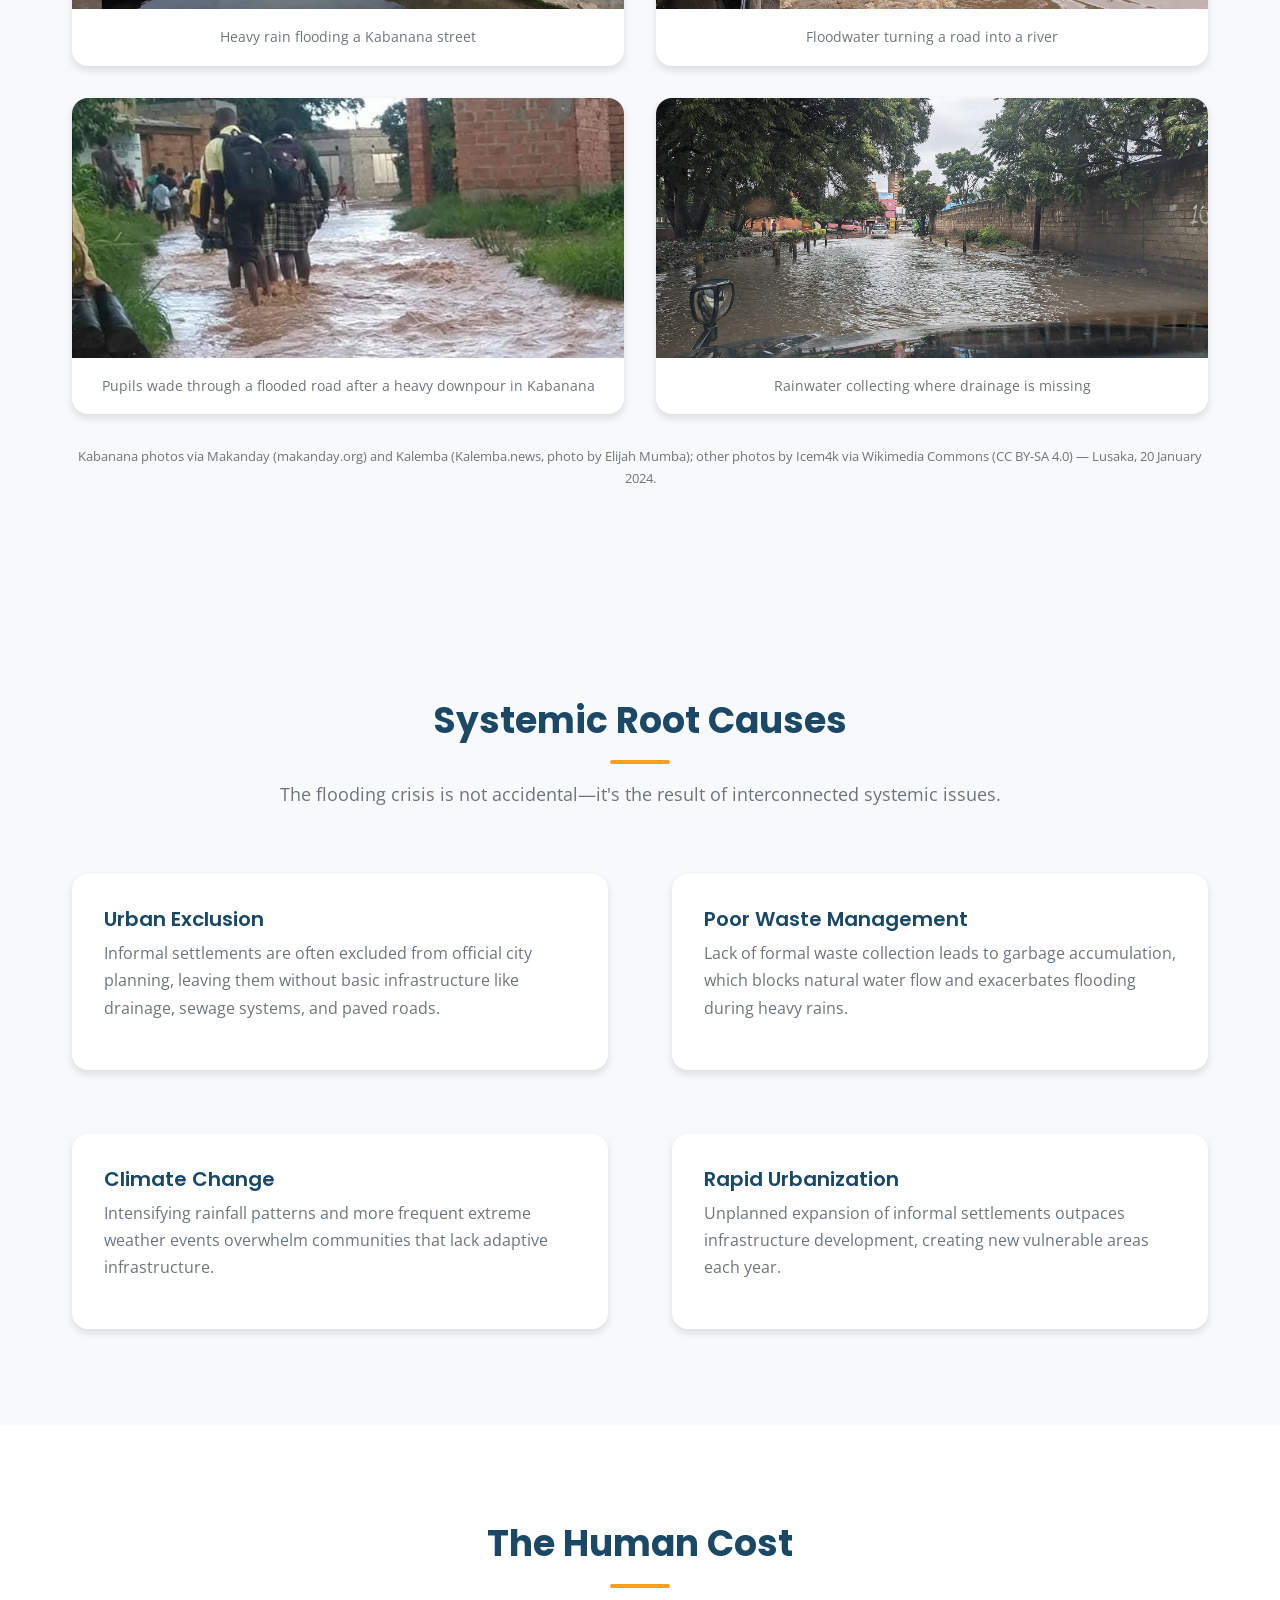
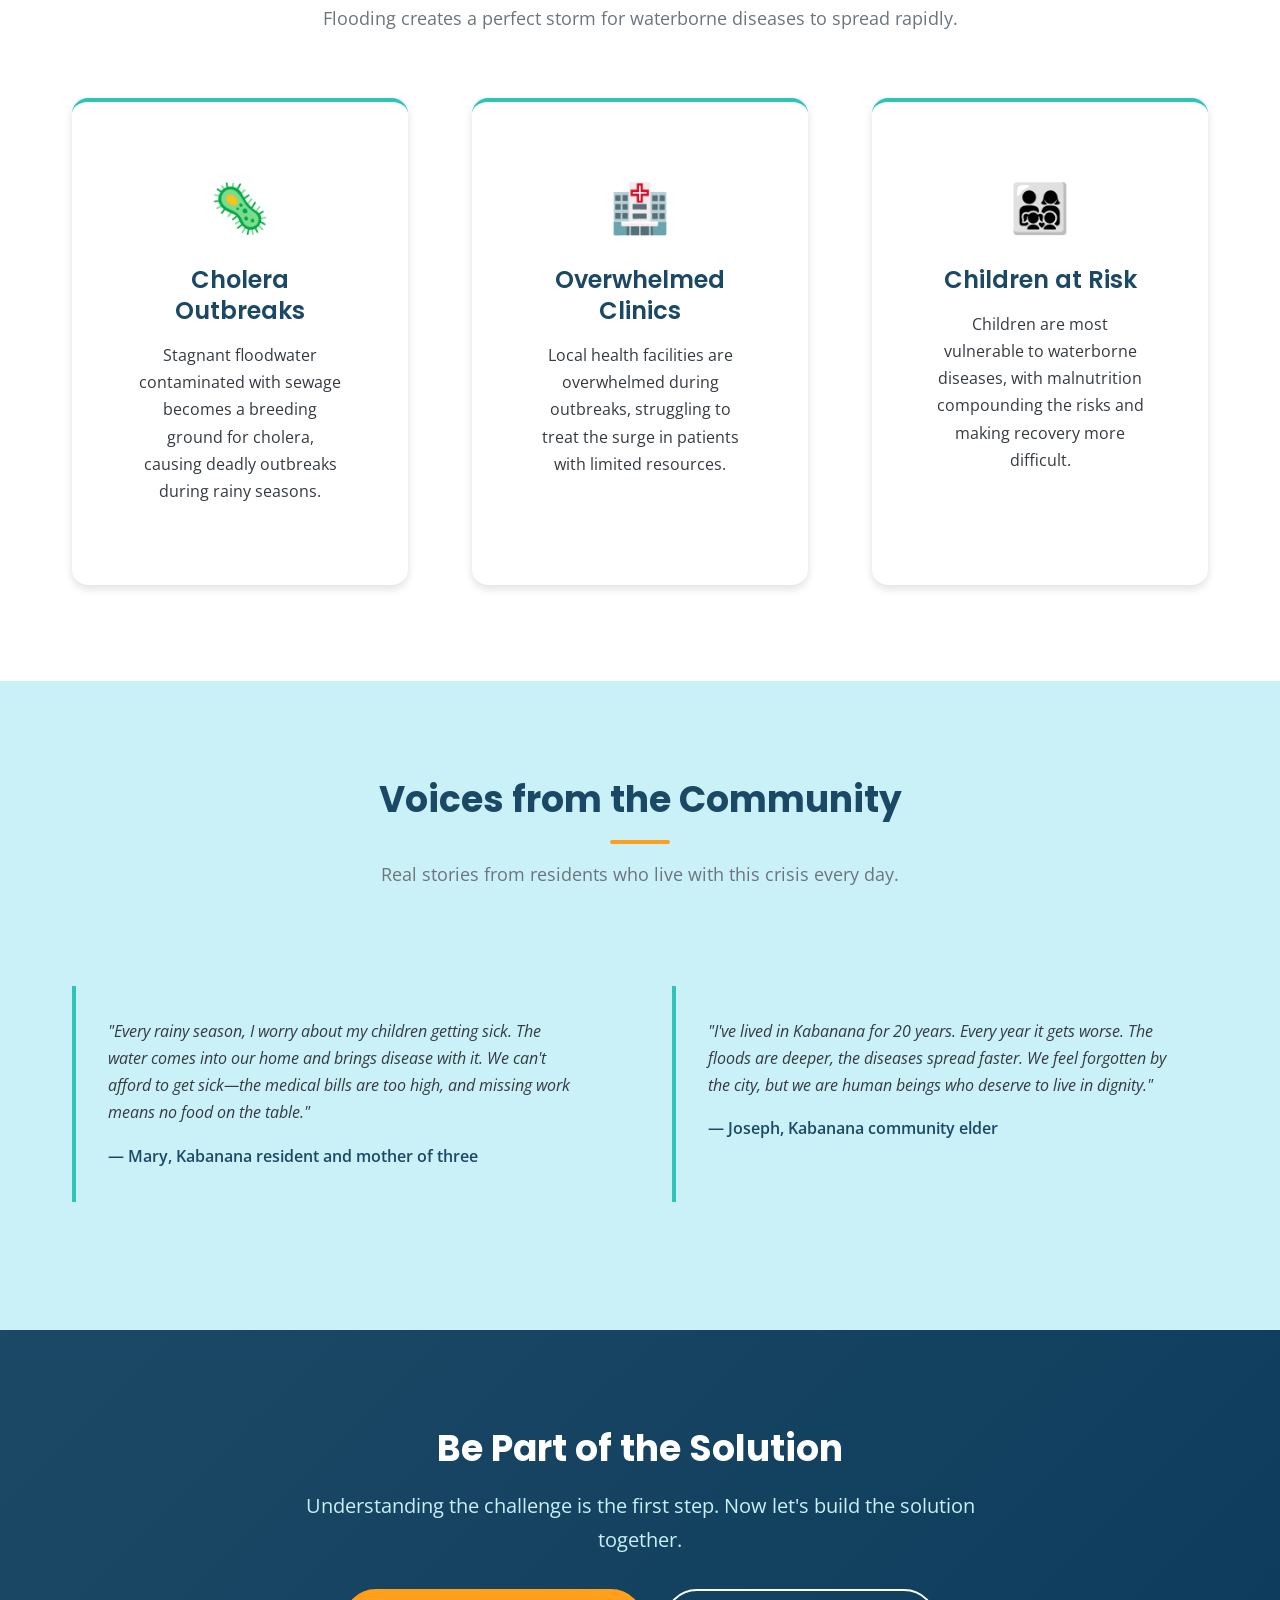
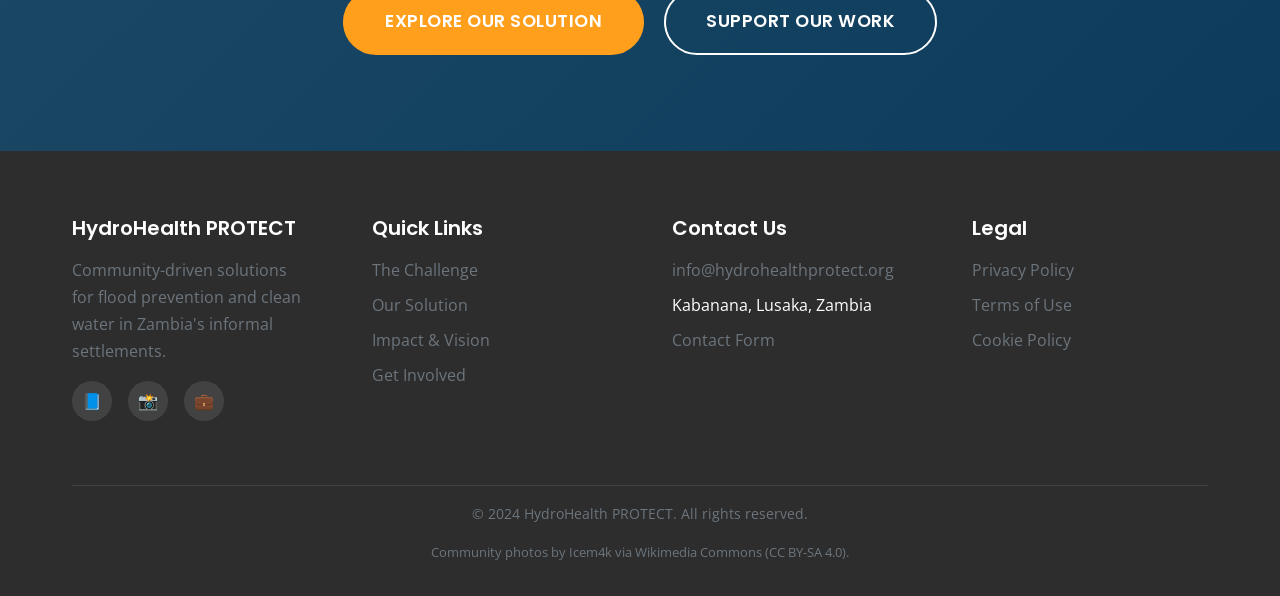
==== commit bdde788a: "Use real Kabanana school flood photo (Kalemba) in challenge gallery" ====
--- a/challenge.html
+++ b/challenge.html
@@ -107,8 +107,8 @@
                     <figcaption>Floodwater turning a road into a river</figcaption>
                 </figure>
                 <figure class="gallery-item reveal delay-4">
-                    <img src="images/kabanana-flood-2.jpg" alt="Flooded streets in Lusaka during the rains">
-                    <figcaption>Streets overwhelmed by rainwater</figcaption>
+                    <img src="images/kabanana-flood-school.jpg" alt="Pupils wading through a flooded road in Kabanana">
+                    <figcaption>Pupils wade through a flooded road after a heavy downpour in Kabanana</figcaption>
                 </figure>
                 <figure class="gallery-item reveal delay-6">
                     <img src="images/kabanana-flood-3.jpg" alt="Flooding on a Lusaka street">
@@ -117,7 +117,7 @@
             </div>
             
             <p class="photo-credit">
-                Kabanana photo via Makanday (makanday.org); other photos by Icem4k via Wikimedia Commons (CC BY-SA 4.0) — Lusaka, 20 January 2024.
+                Kabanana photos via Makanday (makanday.org) and Kalemba (Kalemba.news, photo by Elijah Mumba); other photos by Icem4k via Wikimedia Commons (CC BY-SA 4.0) — Lusaka, 20 January 2024.
             </p>
         </div>
     </section>
